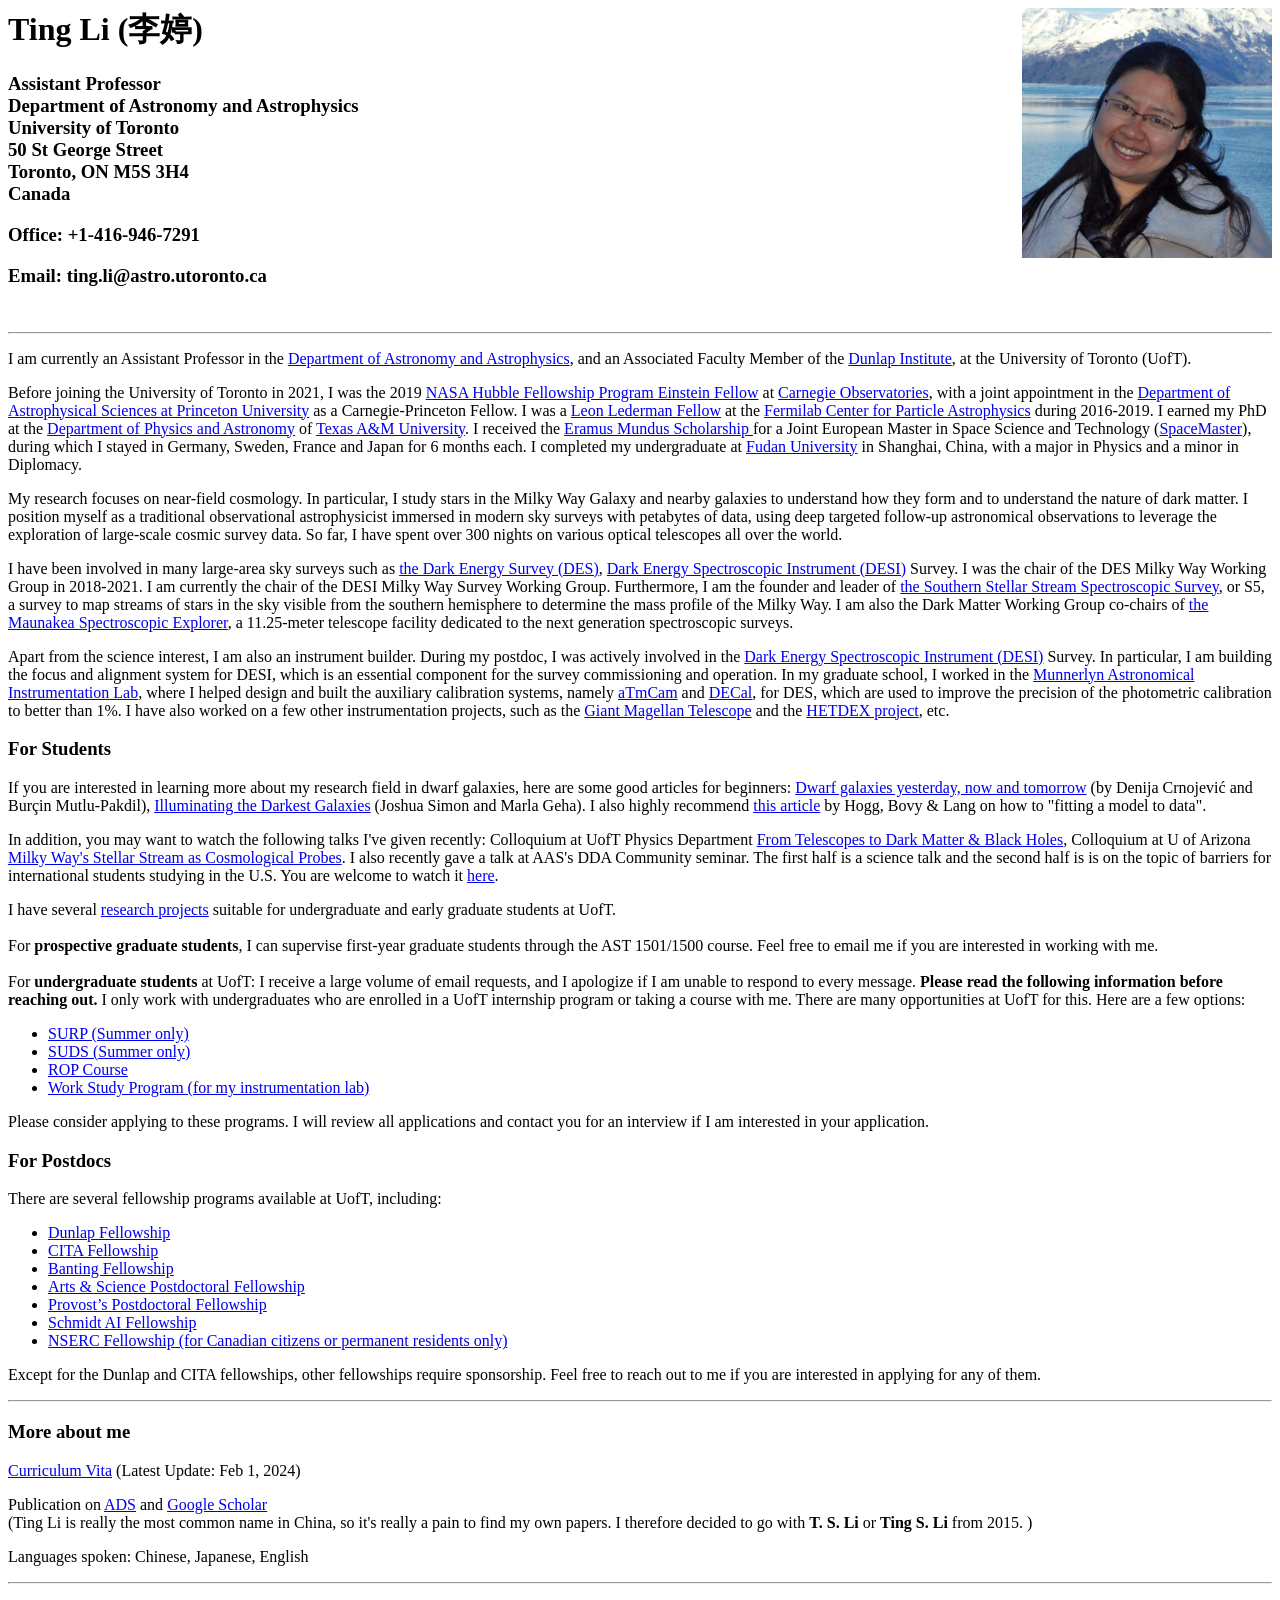
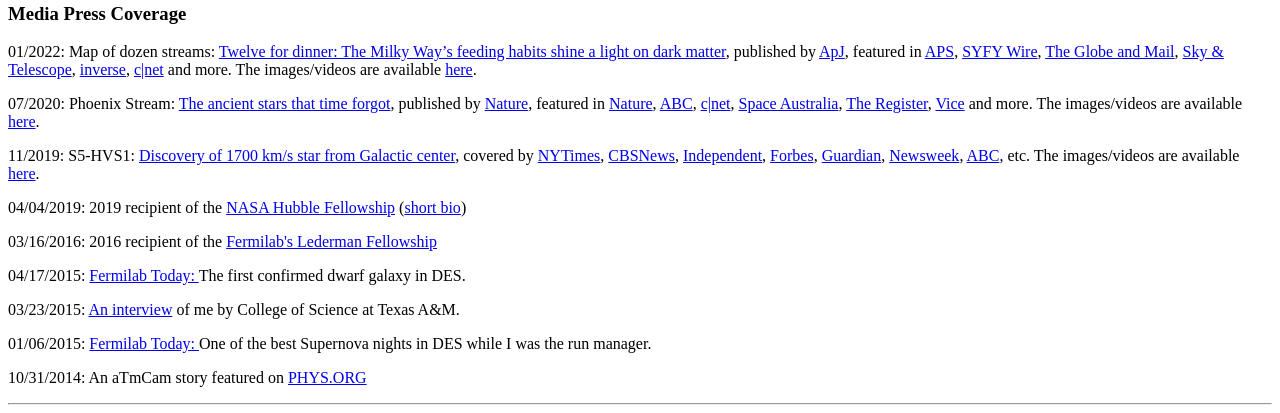
==== index.html @ 0c2d4d54 "update undergrad research" ====
<!DOCTYPE HTML PUBLIC "-//IETF//DTD HTML//EN">
<html> 
<script>
  (function(i,s,o,g,r,a,m){i['GoogleAnalyticsObject']=r;i[r]=i[r]||function(){
  (i[r].q=i[r].q||[]).push(arguments)},i[r].l=1*new Date();a=s.createElement(o),
  m=s.getElementsByTagName(o)[0];a.async=1;a.src=g;m.parentNode.insertBefore(a,m)
  })(window,document,'script','//www.google-analytics.com/analytics.js','ga');

  ga('create', 'UA-71205401-1', 'auto');
  ga('send', 'pageview');

</script>

  <head> 
    <title>Ting Li's Webpage</title> 
  </head> 
 
  <body>
    <img src="s.JPG" width=250 height=250 align=right> 

    <align=center><h1>Ting Li (李婷)</h1> 
<h3>
Assistant Professor<br>
Department of Astronomy and Astrophysics<br>
University of Toronto<br>
50 St George Street<br>
Toronto, ON M5S 3H4<br>
Canada<br>
</h3>

<h3>Office: +1-416-946-7291<br>
<h3>Email: ting.li@astro.utoronto.ca<br>
</h3>
  <br>
<hr> 
 
<p> I am currently an Assistant Professor in the <a href = https://www.astro.utoronto.ca/>Department of Astronomy and Astrophysics</a>, and an Associated Faculty Member of the <a href = https://www.dunlap.utoronto.ca/>Dunlap Institute</a>, at the University of Toronto (UofT).</p>

<p> Before joining the University of Toronto in 2021, I was the 2019 <a href = https://www.stsci.edu/stsci-research/fellowships/nasa-hubble-fellowship-program>NASA Hubble Fellowship Program Einstein Fellow</a> at <a href=https://obs.carnegiescience.edu/>Carnegie Observatories</a>, with a joint appointment in the <a href = https://web.astro.princeton.edu/>Department of Astrophysical Sciences at Princeton University</a> as a Carnegie-Princeton Fellow.
I was a
<a href=http://fnal.gov/pub/forphysicists/fellowships/leon_lederman/index.html>Leon Lederman Fellow</a>
 at the 
<a href=http://astro.fnal.gov/>Fermilab Center for Particle Astrophysics</a> during 2016-2019. 
I earned my PhD at the
<a href=http://astrophysics.tamu.edu>Department of Physics and Astronomy</a> 
of <a href=http://www.tamu.edu>
Texas A&M University</a>.
I received the <a href=http://eacea.ec.europa.eu/erasmus_mundus/> Eramus Mundus Scholarship </a>  for
 a Joint European Master in Space Science and Technology (<a href=http://spacemaster.eu/>SpaceMaster</a>), 
during which I stayed in Germany, Sweden, France and Japan for 6 months each. 
I completed my undergraduate at <a href=http://www.fudan.edu.cn/en/>Fudan University</a>  in Shanghai, China,
 with a major in Physics and a minor in Diplomacy.
</p>

<p>
My research focuses on near-field cosmology. In particular, I study stars in the Milky Way Galaxy and nearby galaxies to understand how they form and to understand the nature of dark matter. I position myself as a traditional observational astrophysicist immersed in modern sky surveys with petabytes of data, using deep targeted follow-up astronomical observations to leverage the exploration of large-scale cosmic survey data. So far, I have spent over 300 nights on various optical telescopes all over the world.
</p>

<p>
I have been involved in many large-area sky surveys such as <a href=http://www.darkenergysurvey.org/>the Dark Energy Survey (DES)</a>, <a href=https://www.desi.lbl.gov/>Dark Energy Spectroscopic Instrument (DESI)</a> Survey. I was the chair of the DES Milky Way Working Group in 2018-2021. I am currently the chair of the DESI Milky Way Survey Working Group. Furthermore, I am the founder and leader of  <a href=https://s5collab.github.io/>the Southern Stellar Stream Spectroscopic Survey</a>, or S5, a survey to map streams of stars in the sky visible from the southern hemisphere to determine the mass profile of the Milky Way. I am also the Dark Matter Working Group co-chairs of <a href=https://mse.cfht.hawaii.edu/>the Maunakea Spectroscopic Explorer</a>, a 11.25-meter telescope facility dedicated to the next generation spectroscopic surveys.
</p>

<p>
Apart from the science interest, I am also an instrument builder. 
During my postdoc, I was actively involved in the <a href=https://www.desi.lbl.gov/>Dark Energy Spectroscopic Instrument (DESI)</a> Survey.
In particular, I am building the focus and alignment system for DESI, which is an essential component for the survey commissioning and operation.
In my graduate school, I worked in the
 <a href=http://instrumentation.tamu.edu/>Munnerlyn Astronomical Instrumentation Lab</a>, where I helped design and built
  the auxiliary calibration systems, namely
<a href=http://instrumentation.tamu.edu/aTmCam.html> aTmCam</a> and <a href=http://instrumentation.tamu.edu/DeCal.html>DECal</a>,
for DES, which are used to improve the precision of the photometric calibration to better than 1%.
I have also worked on a few other instrumentation projects, such as the <a href=http://instrumentation.tamu.edu/gmt.html>Giant Magellan Telescope</a>
and the <a href=http://instrumentation.tamu.edu/hetdex.html>HETDEX project</a>, etc. 
</p>


<h3>For Students </h3>

<p> If you are interested in learning more about my research field in dwarf galaxies, here are some good articles for beginners: <a href=DwarfGalaxies2021_NatAst.pdf>Dwarf galaxies yesterday, now and tomorrow</a> (by Denija Crnojević and Burçin Mutlu-Pakdil), <a href=DwarfGalaxies2021_PhyToday.pdf>Illuminating the
    Darkest Galaxies</a> (Joshua Simon and Marla Geha). I also highly recommend <a href=https://arxiv.org/pdf/1008.4686.pdf>this article</a> by Hogg, Bovy & Lang on how to "fitting a model to data". </p>

<p> In addition, you may want to watch the following talks I've given recently: Colloquium at UofT Physics Department <a href=https://www.youtube.com/watch?v=7jYWHJsie4o>From Telescopes to Dark Matter & Black Holes</a>, Colloquium at U of Arizona <a href=https://arizona.hosted.panopto.com/Panopto/Pages/Viewer.aspx?id=90cc5f9c-ccb9-4d53-91b5-b22c0173c0b9>Milky Way's Stellar Stream as Cosmological Probes</a>. I also recently gave a talk at AAS's DDA Community seminar. The first half is a science talk and the second half is is on the topic of barriers for international students studying in the U.S. You are welcome to watch it <a href=https://www.youtube.com/watch?v=v0t-6Fy3vSk>here</a>. </p>

<p>
  I have several <a href="projects.html">research projects</a> suitable for undergraduate and early graduate students at UofT.
  <br><br>
  For <b>prospective graduate students</b>, I can supervise first-year graduate students through the AST 1501/1500 course.
  Feel free to email me if you are interested in working with me.
  <br><br>
  For <b>undergraduate students</b> at UofT: I receive a large volume of email requests, and I apologize if I am unable to respond to every message.
  <b>Please read the following information before reaching out.</b>
  I only work with undergraduates who are enrolled in a UofT internship program or taking a course with me.
  There are many opportunities at UofT for this. Here are a few options:
  <ul>
    <li><a href="https://www.astro.utoronto.ca/academics/undergraduate-studies/surp-2/">SURP (Summer only)</a></li>
    <li><a href="https://datasciences.utoronto.ca/suds/">SUDS (Summer only)</a></li>
    <li><a href="https://www.artsci.utoronto.ca/current/experiential-learning/research-opportunities/research-opportunities-program">ROP Course</a></li>
    <li><a href="https://studentlife.utoronto.ca/program/work-study-program/">Work Study Program (for my instrumentation lab)</a></li>
  </ul>
  Please consider applying to these programs. I will review all applications and contact you for an interview if I am interested in your application.
</p>


<h3>For Postdocs</h3>

<p>
  There are several fellowship programs available at UofT, including:
  <ul>
    <li><a href="https://www.dunlap.utoronto.ca/dunlap-fellowship/">Dunlap Fellowship</a></li>
    <li><a href="https://www.cita.utoronto.ca/opportunities/post-docs/">CITA Fellowship</a></li>
    <li><a href="https://banting.fellowships-bourses.gc.ca/en/home-accueil.html">Banting Fellowship</a></li>
    <li><a href="https://www.sgs.utoronto.ca/awards/arts-science-postdoctoral-fellowship-program/">Arts & Science Postdoctoral Fellowship</a></li>
    <li><a href="https://www.sgs.utoronto.ca/awards/provosts-postdoctoral-fellowship-program/">Provost’s Postdoctoral Fellowship</a></li>
    <li><a href="https://datasciences.utoronto.ca/schmidt-fellows/">Schmidt AI Fellowship</a></li>
    <li><a href="https://www.nserc-crsng.gc.ca/students-etudiants/pd-np/pdf-bp_eng.asp">NSERC Fellowship (for Canadian citizens or permanent residents only)</a></li>
  </ul>
  Except for the Dunlap and CITA fellowships, other fellowships require sponsorship. Feel free to reach out to me if you are interested in applying for any of them.
</p>


<hr>
 
<h3>More about me</h3>

<p><a href=tslcv.pdf>Curriculum Vita</a> (Latest Update: Feb 1, 2024) </p>

<p>Publication on <a href=https://ui.adsabs.harvard.edu/public-libraries/UGFGnC9bTu-vBkgMrqObgg>ADS</a> and <a href=https://scholar.google.com/citations?user=JTGDv7MAAAAJ&hl=en>Google Scholar</a>
 <br> (Ting Li is really the most common name in China, so it's really a pain to find my own papers. I therefore decided to go with <b>T. S. Li</b> or <b>Ting S. Li</b> from 2015. )</p> 


<p>Languages spoken: Chinese, Japanese, English</p> 

<hr>

<h3>Media Press Coverage</h3>

<p>01/2022: Map of dozen streams: <a href=https://www.dunlap.utoronto.ca/dozen_stellar_stream/>Twelve for dinner: The Milky Way’s feeding habits shine a light on dark matter</a>, published by <a href=https://ui.adsabs.harvard.edu/abs/2021arXiv211006950L/abstract>ApJ</a>, featured in
<a href=https://physics.aps.org/articles/v15/18>APS</a>,
<a href=https://www.syfy.com/syfy-wire/stars-the-milky-way-eats-could-shed-light-on-dark-matter>SYFY Wire</a>,
<a href=https://www.theglobeandmail.com/canada/article-star-streams-reveal-milky-ways-ravenous-history/>The Globe and Mail</a>,
<a href=https://skyandtelescope.org/astronomy-news/stellar-streams-are-revealing-their-secrets/>Sky & Telescope</a>,
<a href=https://www.inverse.com/science/dark-matter-stellar-streams>inverse</a>,
<a href=https://www.cnet.com/news/astronomers-have-12-new-tools-to-study-dark-matter-mysteries/>c|net</a> and more.
The images/videos are available <a href=https://s5collab.github.io/one_dozen_streams_press_release/>here</a>.
</p>

<p>07/2020: Phoenix Stream: <a href=https://www.sydney.edu.au/news-opinion/news/2020/07/30/stars-that-time-forgot-phoenix-stream-globular-cluster-metallicity.html>The ancient stars that time forgot</a>, published by <a href=https://www.nature.com/articles/s41586-020-2483-6>Nature</a>, featured in
<a href=https://www.nature.com/articles/d41586-020-02046-5>Nature</a>,
<a href=https://www.abc.net.au/radionational/programs/scienceshow/the-stars-that-time-forgot---at-the-edge-of-our-galaxy/12512140>ABC</a>,
<a href=https://www.cnet.com/news/astronomers-find-a-dying-remnant-from-star-cluster-that-shouldnt-have-existed/>c|net</a>,
<a href=https://spaceaustralia.com/feature/stars-time-forgot>Space Australia</a>,
<a href=https://www.theregister.com/2020/07/29/the_milky_way_gobbled_a/>The Register</a>,
<a href=https://www.vice.com/en/article/k7qp3a/scientists-found-an-ancient-graveyard-of-anomalous-stars-in-our-galaxys-halo>Vice</a> and more.
The images/videos are available <a href=https://s5collab.github.io/Phoenix_Press_Release/>here</a>.
</p>

<p>11/2019: S5-HVS1: <a href=https://carnegiescience.edu/news/runaway-star-was-ejected-heart-darkness>Discovery of 1700 km/s star from Galactic center</a>, covered by <a href=https://www.nytimes.com/2019/11/14/science/stars-black-hole-milky-way.html>NYTimes</a>, 
<a href=https://www.cbsnews.com/news/black-hole-supermassive-black-hole-throws-star-out-of-milky-way-galaxy-3point7-million-mph-today/>CBSNews</a>,  
<a href=https://www.independent.co.uk/life-style/gadgets-and-tech/news/star-space-black-hole-galaxy-universe-sagittarius-a9203011.html>Independent</a>,  
<a href=https://www.forbes.com/sites/drdonlincoln/2019/11/13/supermassive-black-hole-ejects-star-from-milky-way-galaxy/>Forbes</a>,  
<a href=https://www.theguardian.com/science/2019/nov/13/superfast-star-found-leaving-milky-way-at-1700km-per-second>Guardian</a>,  
<a href=https://www.newsweek.com/supermassive-black-hole-ejected-star-leave-galaxy-1471483>Newsweek</a>,  
<a href=https://www.abc.net.au/news/science/2019-11-13/hypervelocity-star-ejected-galactic-centre/11694274>ABC</a>, etc.
The images/videos are available <a href=https://s5collab.github.io/hyper_velocity_star_press_release/>here</a>.
</p>

<p>04/04/2019: 2019 recipient of the <a href=https://hubblesite.org/contents/news-releases/2019/news-2019-24.html>NASA Hubble Fellowship</a> (<a href = https://www.stsci.edu/stsci-research/fellowships/nasa-hubble-fellowship-program/2019-nhfp-fellows#section-208f9d86-feb4-41f8-9d12-b49402ec4633>short bio</a>) </p>

<p>03/16/2016: 2016 recipient of the <a href=https://science.tamu.edu/news/2016/03/texas-am-grad-student-ting-li-awarded-fermilabs-lederman-fellowship/>Fermilab's Lederman Fellowship</a> </p>

<p>04/17/2015: <a href=https://www.fnal.gov/pub/today/archive/archive_2015/today15-04-17.html>Fermilab Today: </a>The first confirmed dwarf galaxy in DES.</p>

<p>03/23/2015: <a href=https://science.tamu.edu/news/2015/03/qa-with-graduate-student-ting-li-16/>An interview</a> of me by College of Science at Texas A&M.</p>

<p>01/06/2015: <a href=http://www.fnal.gov/pub/today/archive/archive_2015/today15-01-06.html>Fermilab Today: </a>One of the best Supernova nights in DES while I was the run manager.</p>
 
<p>10/31/2014: An aTmCam story featured on <a href=http://phys.org/news/2014-10-grad-student-atmcam-cosmic-insight.html>PHYS.ORG</a></p>
<hr>
<!Last modified: Nov. 23, 2019>
  </body> 
</html>
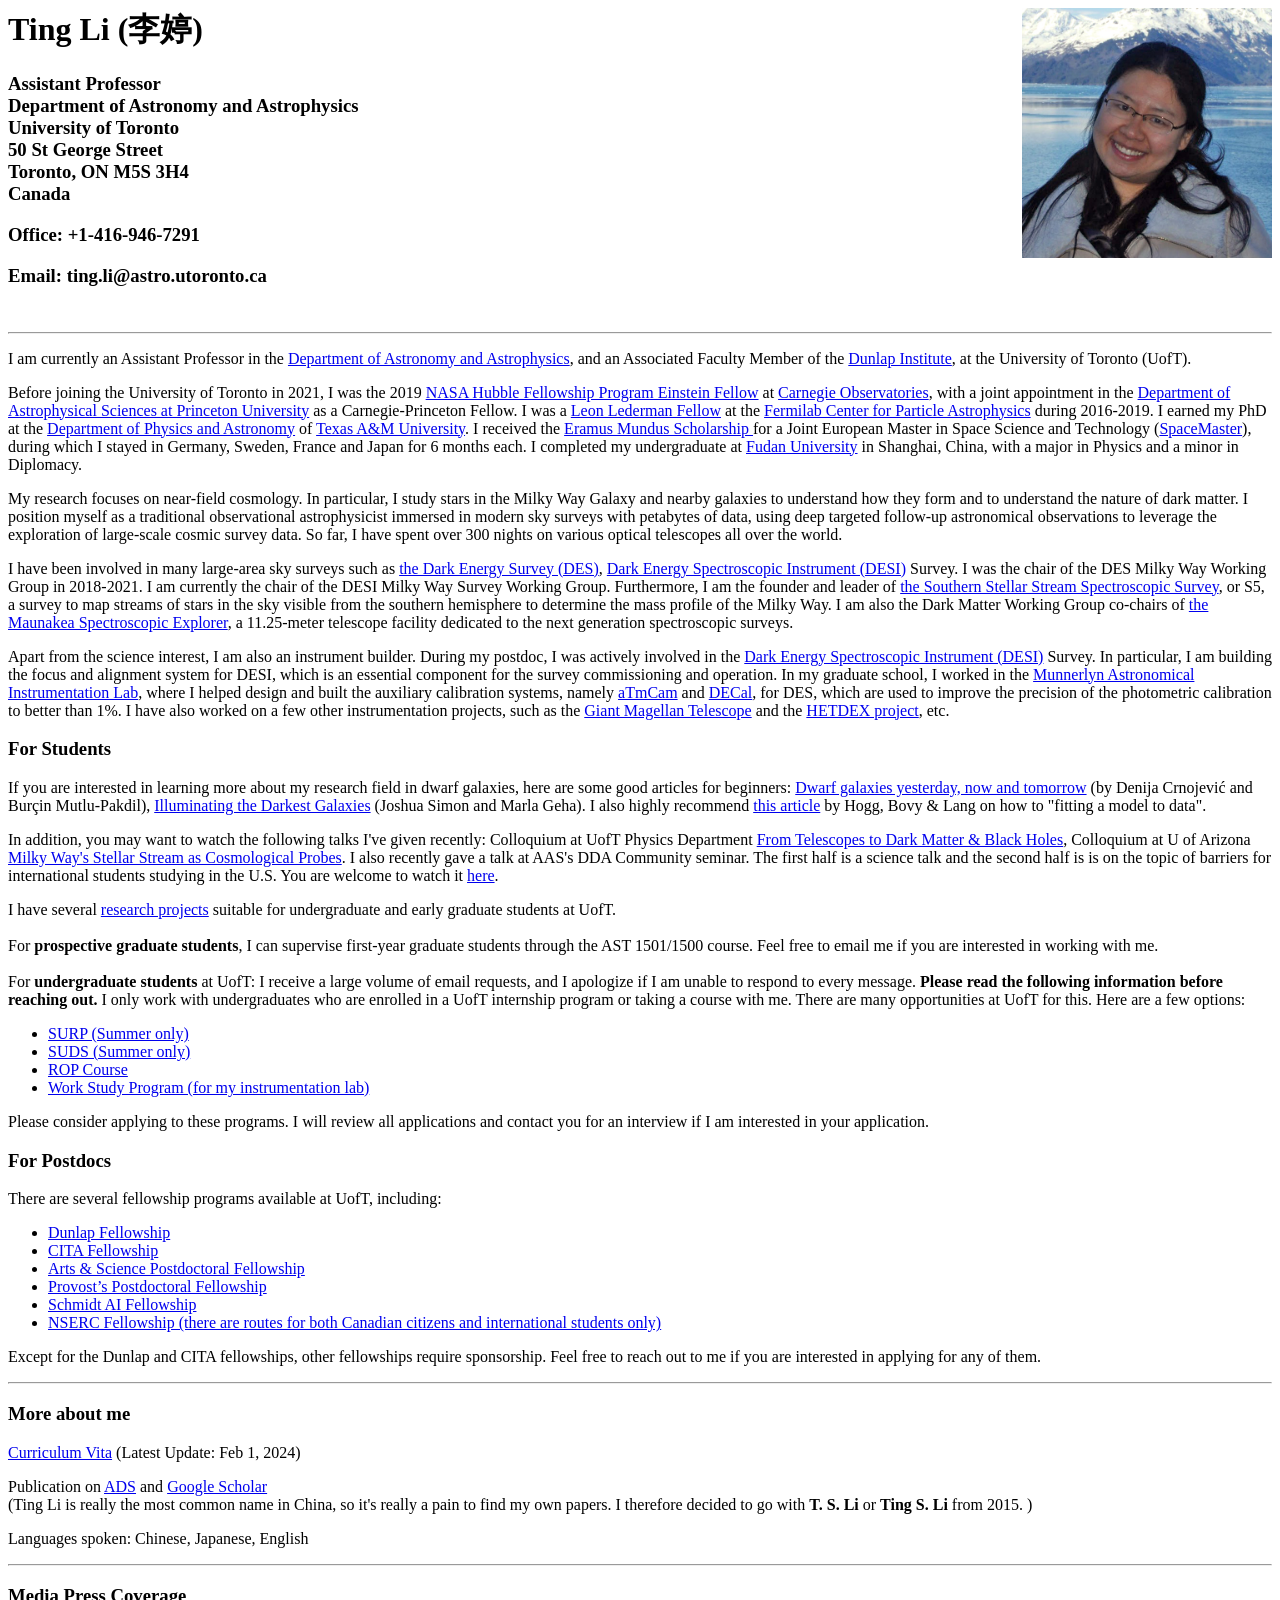
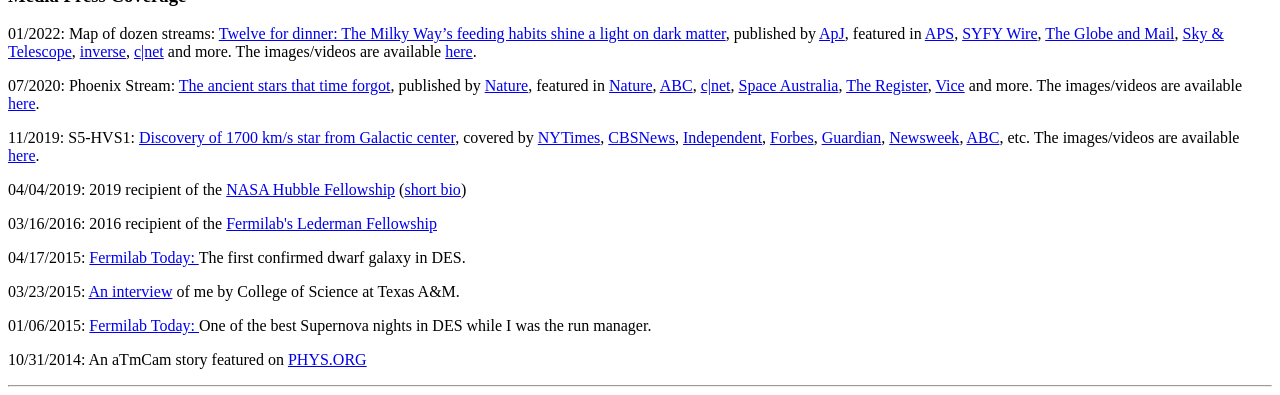
==== commit fccdfc58: "update postdoc fellow" ====
--- a/index.html
+++ b/index.html
@@ -109,11 +109,10 @@
   <ul>
     <li><a href="https://www.dunlap.utoronto.ca/dunlap-fellowship/">Dunlap Fellowship</a></li>
     <li><a href="https://www.cita.utoronto.ca/opportunities/post-docs/">CITA Fellowship</a></li>
-    <li><a href="https://banting.fellowships-bourses.gc.ca/en/home-accueil.html">Banting Fellowship</a></li>
     <li><a href="https://www.sgs.utoronto.ca/awards/arts-science-postdoctoral-fellowship-program/">Arts & Science Postdoctoral Fellowship</a></li>
     <li><a href="https://www.sgs.utoronto.ca/awards/provosts-postdoctoral-fellowship-program/">Provost’s Postdoctoral Fellowship</a></li>
     <li><a href="https://datasciences.utoronto.ca/schmidt-fellows/">Schmidt AI Fellowship</a></li>
-    <li><a href="https://www.nserc-crsng.gc.ca/students-etudiants/pd-np/pdf-bp_eng.asp">NSERC Fellowship (for Canadian citizens or permanent residents only)</a></li>
+    <li><a href="https://www.nserc-crsng.gc.ca/students-etudiants/pd-np/pdf-bp_eng.asp">NSERC Fellowship (there are routes for both Canadian citizens and international students only)</a></li>
   </ul>
   Except for the Dunlap and CITA fellowships, other fellowships require sponsorship. Feel free to reach out to me if you are interested in applying for any of them.
 </p>
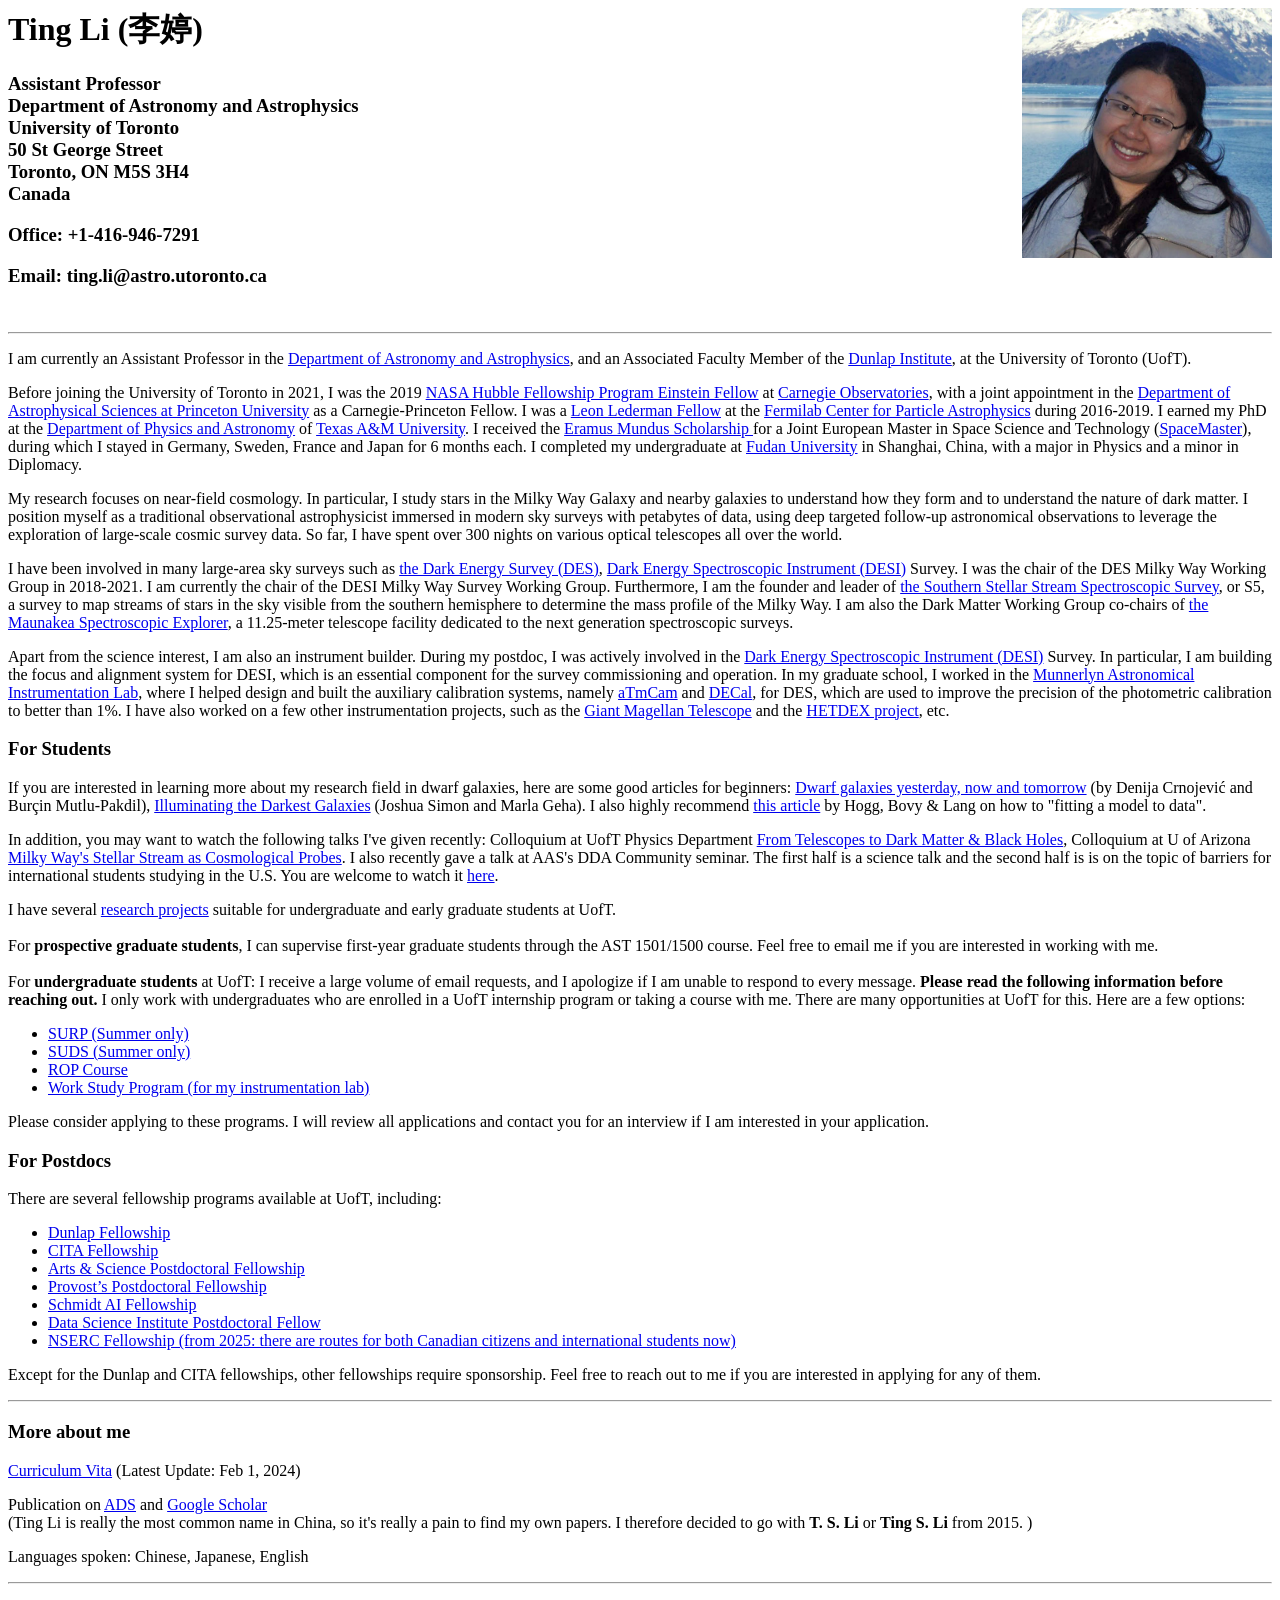
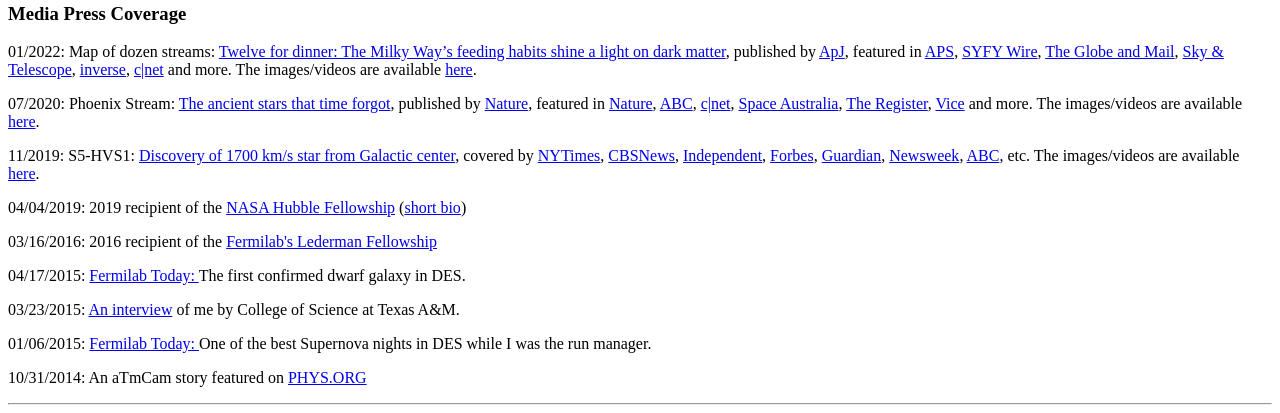
==== commit ba986c79: "update fellowships" ====
--- a/index.html
+++ b/index.html
@@ -112,7 +112,8 @@
     <li><a href="https://www.sgs.utoronto.ca/awards/arts-science-postdoctoral-fellowship-program/">Arts & Science Postdoctoral Fellowship</a></li>
     <li><a href="https://www.sgs.utoronto.ca/awards/provosts-postdoctoral-fellowship-program/">Provost’s Postdoctoral Fellowship</a></li>
     <li><a href="https://datasciences.utoronto.ca/schmidt-fellows/">Schmidt AI Fellowship</a></li>
-    <li><a href="https://www.nserc-crsng.gc.ca/students-etudiants/pd-np/pdf-bp_eng.asp">NSERC Fellowship (there are routes for both Canadian citizens and international students only)</a></li>
+    <li><a href="https://datasciences.utoronto.ca/postdoctoral-fellowship/">Data Science Institute Postdoctoral Fellow</a></li>
+    <li><a href="https://www.nserc-crsng.gc.ca/students-etudiants/pd-np/pdf-bp_eng.asp">NSERC Fellowship (from 2025: there are routes for both Canadian citizens and international students now)</a></li>
   </ul>
   Except for the Dunlap and CITA fellowships, other fellowships require sponsorship. Feel free to reach out to me if you are interested in applying for any of them.
 </p>
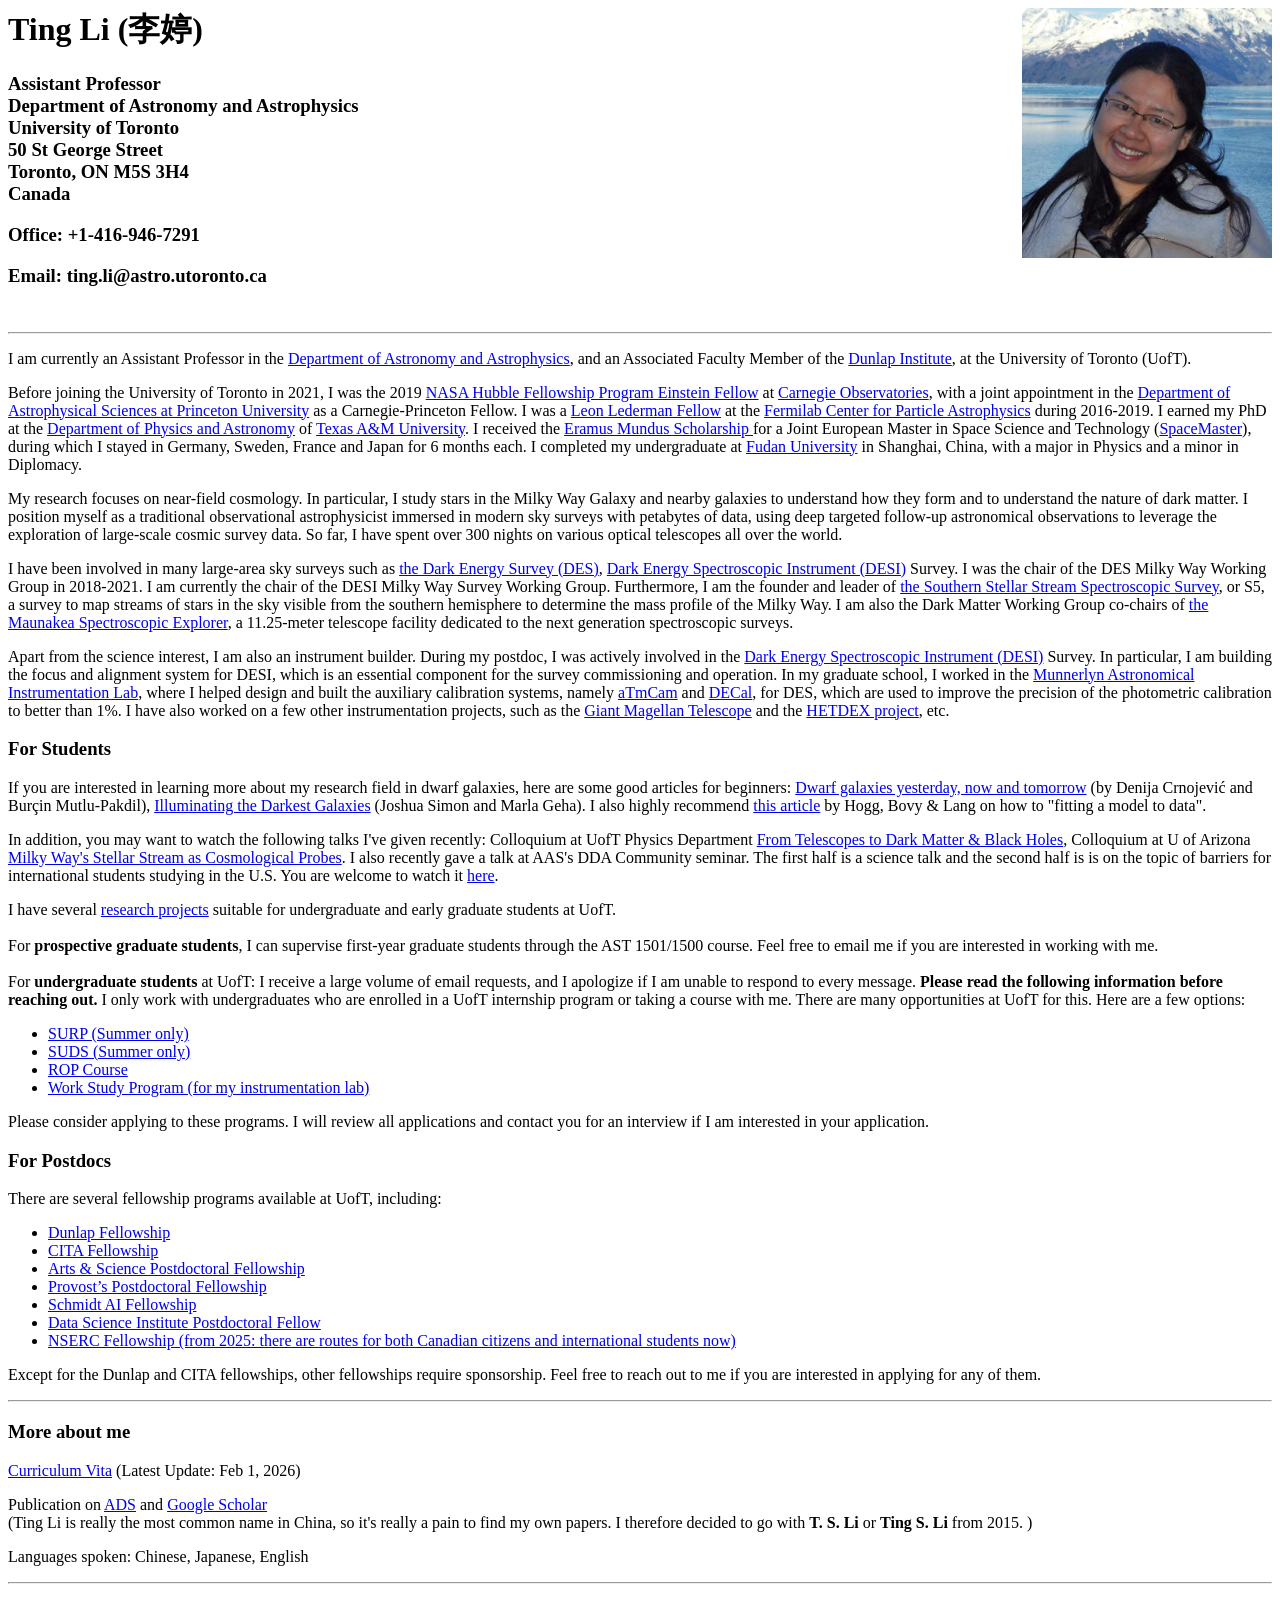
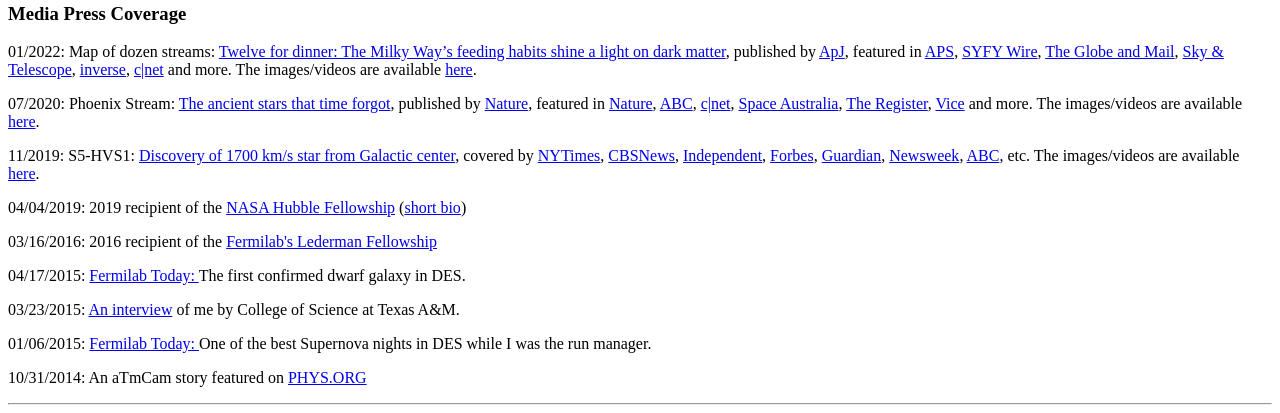
==== commit 48d6b941: "update 2026" ====
--- a/index.html
+++ b/index.html
@@ -123,7 +123,7 @@
  
 <h3>More about me</h3>
 
-<p><a href=tslcv.pdf>Curriculum Vita</a> (Latest Update: Feb 1, 2024) </p>
+<p><a href=tslcv.pdf>Curriculum Vita</a> (Latest Update: Feb 1, 2026) </p>
 
 <p>Publication on <a href=https://ui.adsabs.harvard.edu/public-libraries/UGFGnC9bTu-vBkgMrqObgg>ADS</a> and <a href=https://scholar.google.com/citations?user=JTGDv7MAAAAJ&hl=en>Google Scholar</a>
  <br> (Ting Li is really the most common name in China, so it's really a pain to find my own papers. I therefore decided to go with <b>T. S. Li</b> or <b>Ting S. Li</b> from 2015. )</p> 
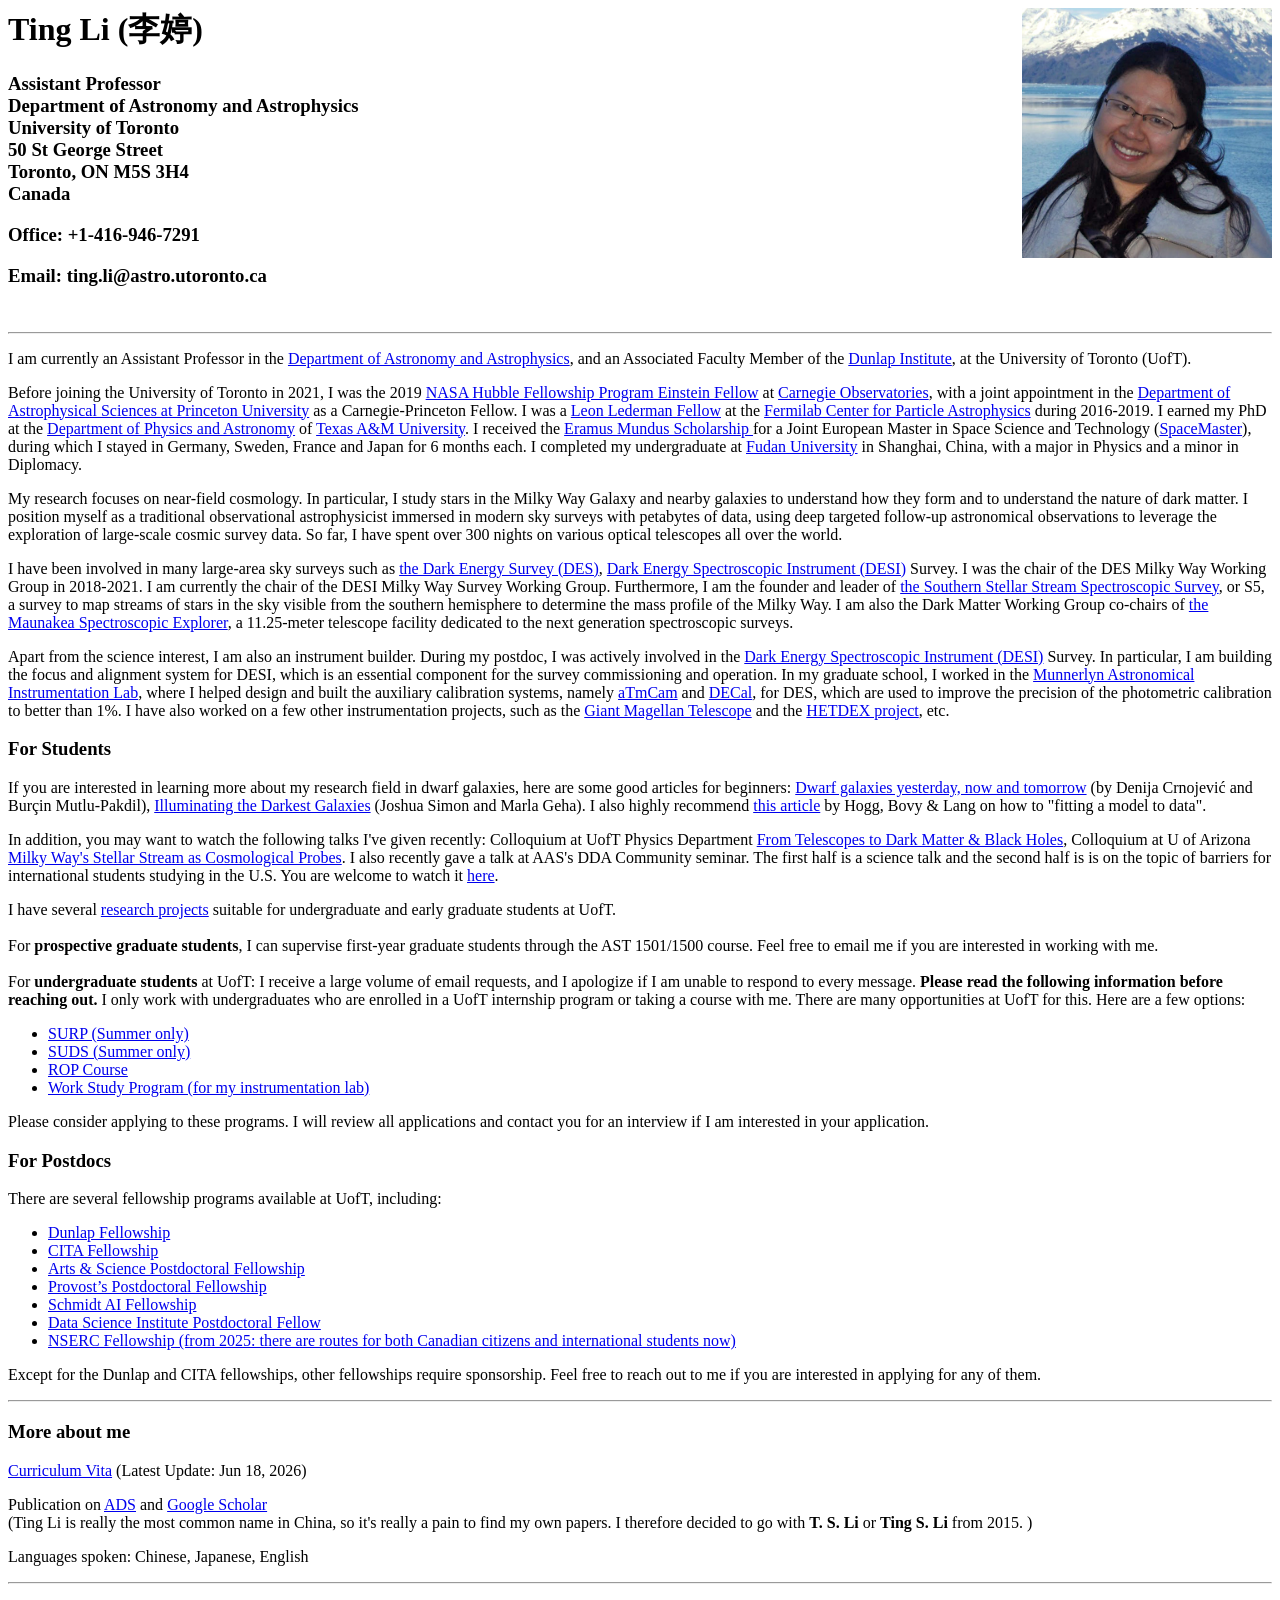
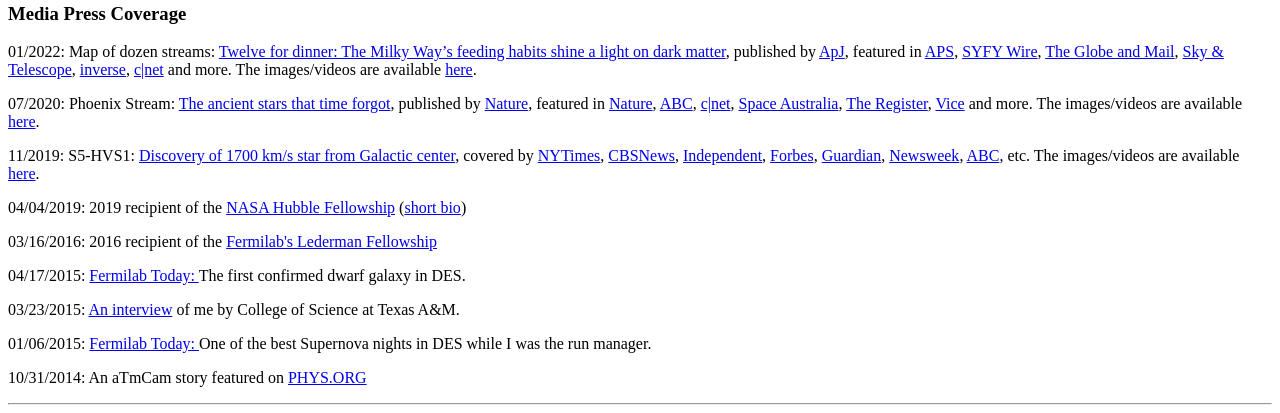
==== commit bcddc680: "Update CV (Jun 2026) and homepage date Co-Authored-By: Claude Opus 4.8 (1M context) <noreply@anthrop" ====
--- a/index.html
+++ b/index.html
@@ -123,7 +123,7 @@
  
 <h3>More about me</h3>
 
-<p><a href=tslcv.pdf>Curriculum Vita</a> (Latest Update: Feb 1, 2026) </p>
+<p><a href=tslcv.pdf>Curriculum Vita</a> (Latest Update: Jun 18, 2026) </p>
 
 <p>Publication on <a href=https://ui.adsabs.harvard.edu/public-libraries/UGFGnC9bTu-vBkgMrqObgg>ADS</a> and <a href=https://scholar.google.com/citations?user=JTGDv7MAAAAJ&hl=en>Google Scholar</a>
  <br> (Ting Li is really the most common name in China, so it's really a pain to find my own papers. I therefore decided to go with <b>T. S. Li</b> or <b>Ting S. Li</b> from 2015. )</p> 
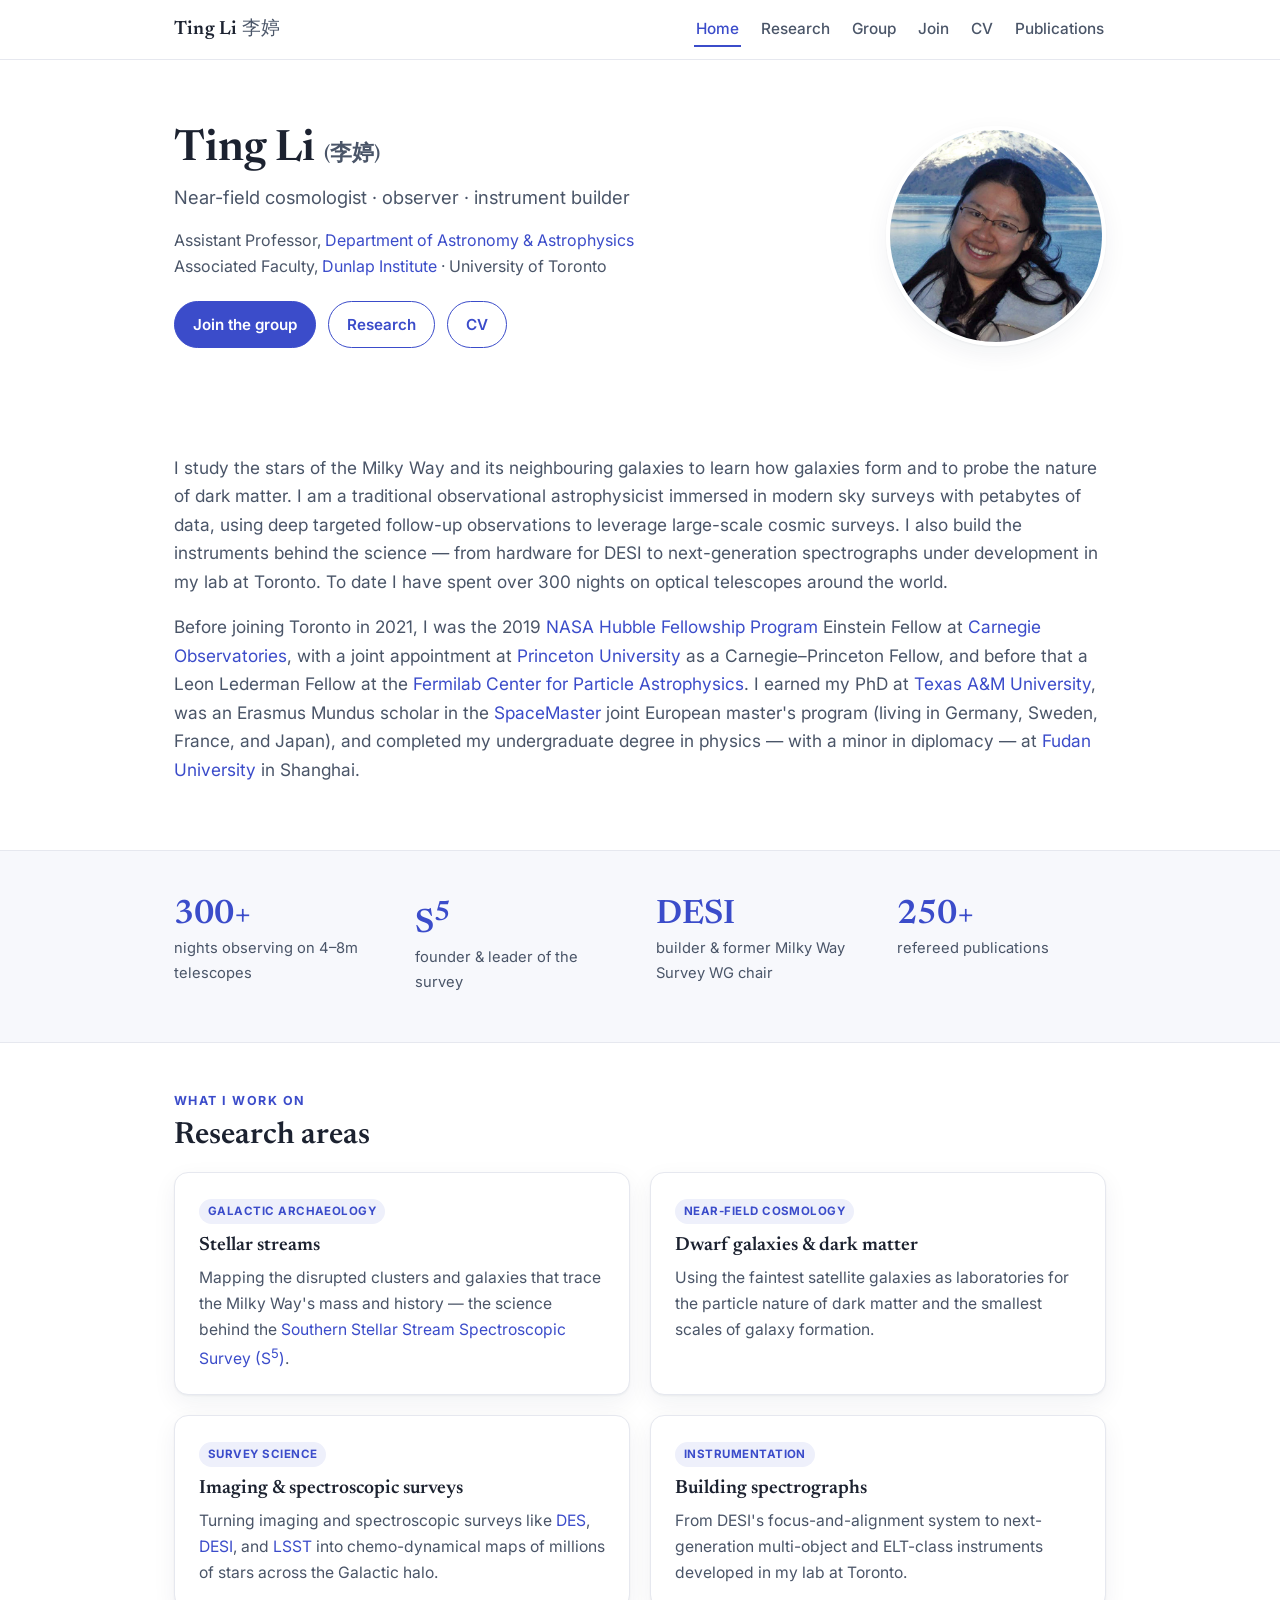
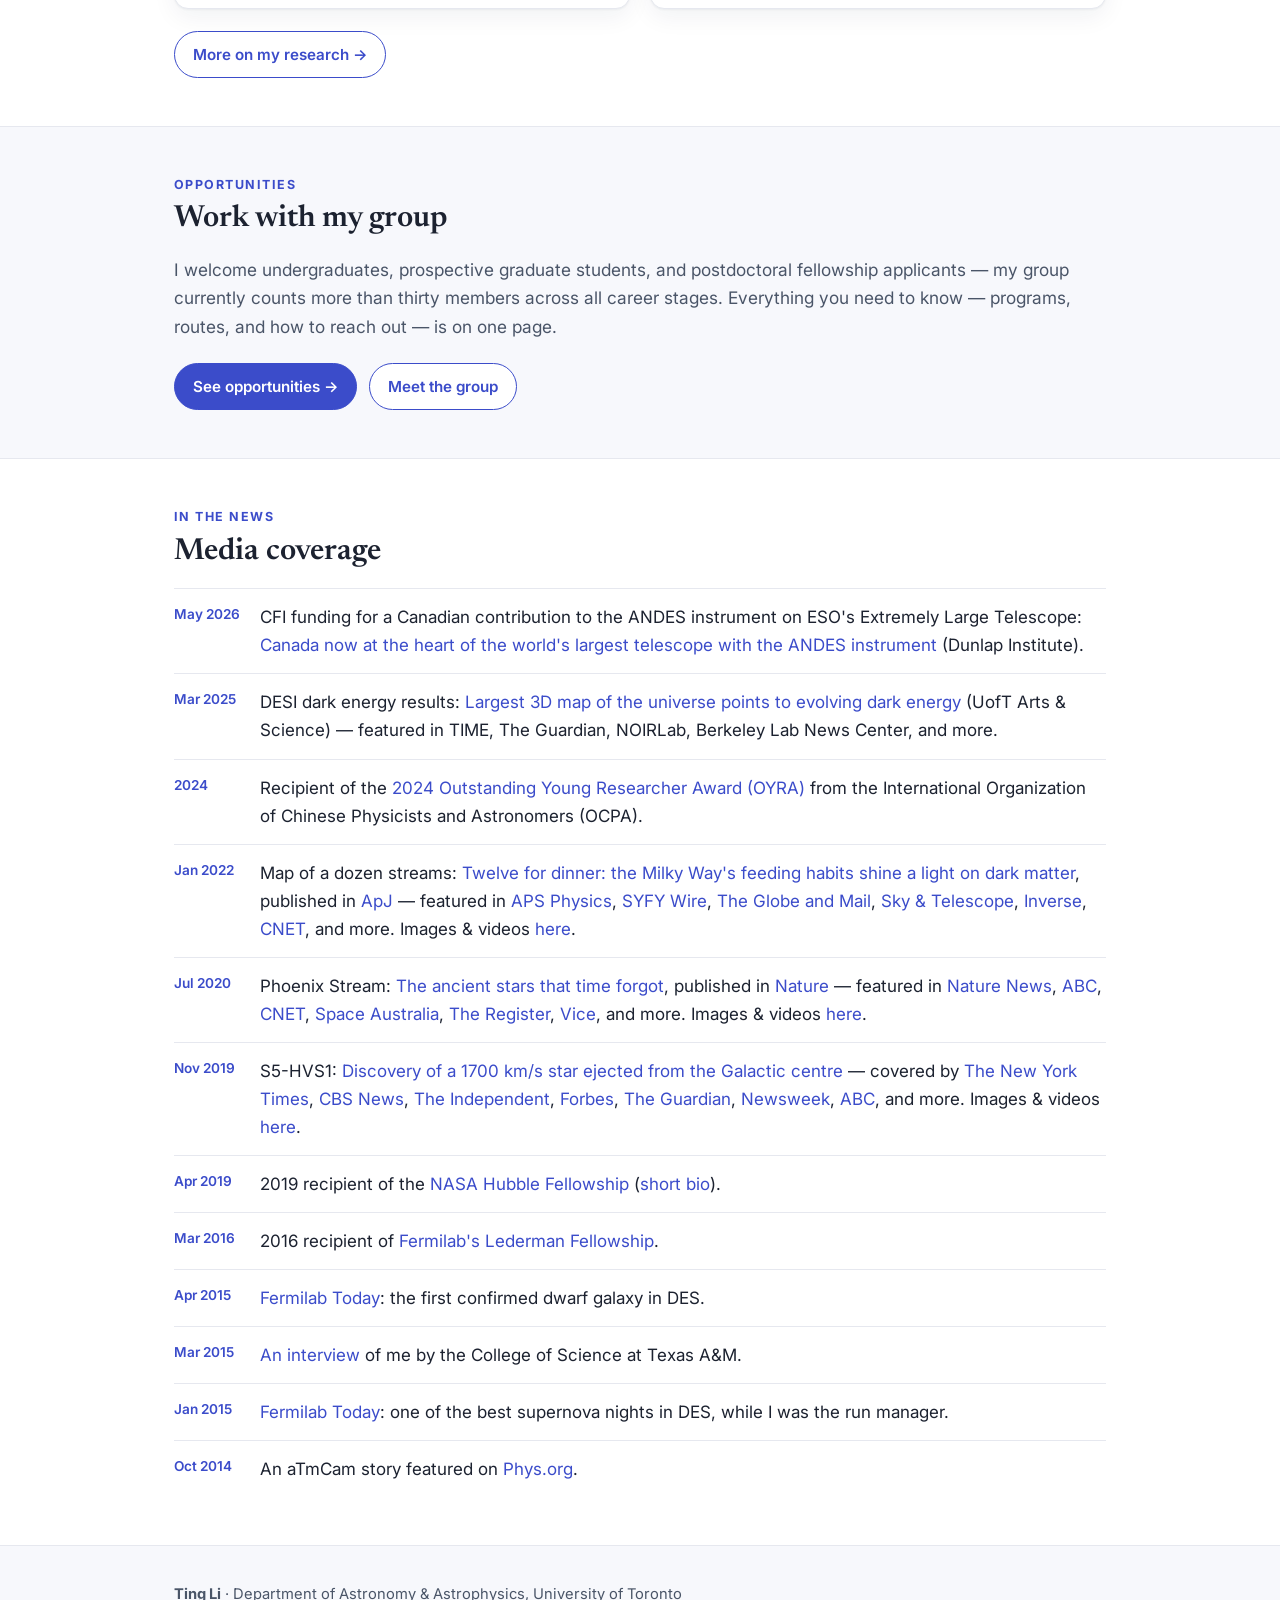
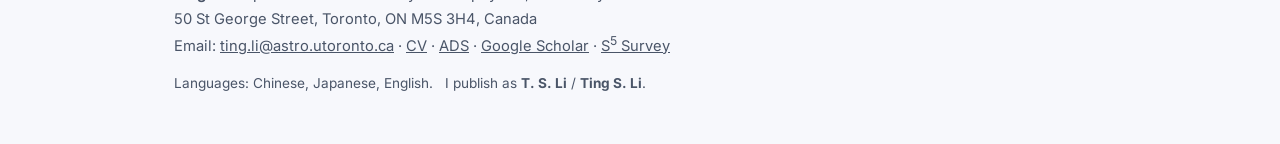
==== commit 6bc4d885: "Launch redesigned website; back up old site to v1/ New site (formerly v2/): home with bio, media cov" ====
--- a/index.html
+++ b/index.html
@@ -1,182 +1,245 @@
-
-<!DOCTYPE HTML PUBLIC "-//IETF//DTD HTML//EN">
-<html> 
-<script>
-  (function(i,s,o,g,r,a,m){i['GoogleAnalyticsObject']=r;i[r]=i[r]||function(){
-  (i[r].q=i[r].q||[]).push(arguments)},i[r].l=1*new Date();a=s.createElement(o),
-  m=s.getElementsByTagName(o)[0];a.async=1;a.src=g;m.parentNode.insertBefore(a,m)
-  })(window,document,'script','//www.google-analytics.com/analytics.js','ga');
-
-  ga('create', 'UA-71205401-1', 'auto');
-  ga('send', 'pageview');
-
-</script>
-
-  <head> 
-    <title>Ting Li's Webpage</title> 
-  </head> 
- 
-  <body>
-    <img src="s.JPG" width=250 height=250 align=right> 
-
-    <align=center><h1>Ting Li (李婷)</h1> 
-<h3>
-Assistant Professor<br>
-Department of Astronomy and Astrophysics<br>
-University of Toronto<br>
-50 St George Street<br>
-Toronto, ON M5S 3H4<br>
-Canada<br>
-</h3>
-
-<h3>Office: +1-416-946-7291<br>
-<h3>Email: ting.li@astro.utoronto.ca<br>
-</h3>
-  <br>
-<hr> 
- 
-<p> I am currently an Assistant Professor in the <a href = https://www.astro.utoronto.ca/>Department of Astronomy and Astrophysics</a>, and an Associated Faculty Member of the <a href = https://www.dunlap.utoronto.ca/>Dunlap Institute</a>, at the University of Toronto (UofT).</p>
-
-<p> Before joining the University of Toronto in 2021, I was the 2019 <a href = https://www.stsci.edu/stsci-research/fellowships/nasa-hubble-fellowship-program>NASA Hubble Fellowship Program Einstein Fellow</a> at <a href=https://obs.carnegiescience.edu/>Carnegie Observatories</a>, with a joint appointment in the <a href = https://web.astro.princeton.edu/>Department of Astrophysical Sciences at Princeton University</a> as a Carnegie-Princeton Fellow.
-I was a
-<a href=http://fnal.gov/pub/forphysicists/fellowships/leon_lederman/index.html>Leon Lederman Fellow</a>
- at the 
-<a href=http://astro.fnal.gov/>Fermilab Center for Particle Astrophysics</a> during 2016-2019. 
-I earned my PhD at the
-<a href=http://astrophysics.tamu.edu>Department of Physics and Astronomy</a> 
-of <a href=http://www.tamu.edu>
-Texas A&M University</a>.
-I received the <a href=http://eacea.ec.europa.eu/erasmus_mundus/> Eramus Mundus Scholarship </a>  for
- a Joint European Master in Space Science and Technology (<a href=http://spacemaster.eu/>SpaceMaster</a>), 
-during which I stayed in Germany, Sweden, France and Japan for 6 months each. 
-I completed my undergraduate at <a href=http://www.fudan.edu.cn/en/>Fudan University</a>  in Shanghai, China,
- with a major in Physics and a minor in Diplomacy.
-</p>
-
-<p>
-My research focuses on near-field cosmology. In particular, I study stars in the Milky Way Galaxy and nearby galaxies to understand how they form and to understand the nature of dark matter. I position myself as a traditional observational astrophysicist immersed in modern sky surveys with petabytes of data, using deep targeted follow-up astronomical observations to leverage the exploration of large-scale cosmic survey data. So far, I have spent over 300 nights on various optical telescopes all over the world.
-</p>
-
-<p>
-I have been involved in many large-area sky surveys such as <a href=http://www.darkenergysurvey.org/>the Dark Energy Survey (DES)</a>, <a href=https://www.desi.lbl.gov/>Dark Energy Spectroscopic Instrument (DESI)</a> Survey. I was the chair of the DES Milky Way Working Group in 2018-2021. I am currently the chair of the DESI Milky Way Survey Working Group. Furthermore, I am the founder and leader of  <a href=https://s5collab.github.io/>the Southern Stellar Stream Spectroscopic Survey</a>, or S5, a survey to map streams of stars in the sky visible from the southern hemisphere to determine the mass profile of the Milky Way. I am also the Dark Matter Working Group co-chairs of <a href=https://mse.cfht.hawaii.edu/>the Maunakea Spectroscopic Explorer</a>, a 11.25-meter telescope facility dedicated to the next generation spectroscopic surveys.
-</p>
-
-<p>
-Apart from the science interest, I am also an instrument builder. 
-During my postdoc, I was actively involved in the <a href=https://www.desi.lbl.gov/>Dark Energy Spectroscopic Instrument (DESI)</a> Survey.
-In particular, I am building the focus and alignment system for DESI, which is an essential component for the survey commissioning and operation.
-In my graduate school, I worked in the
- <a href=http://instrumentation.tamu.edu/>Munnerlyn Astronomical Instrumentation Lab</a>, where I helped design and built
-  the auxiliary calibration systems, namely
-<a href=http://instrumentation.tamu.edu/aTmCam.html> aTmCam</a> and <a href=http://instrumentation.tamu.edu/DeCal.html>DECal</a>,
-for DES, which are used to improve the precision of the photometric calibration to better than 1%.
-I have also worked on a few other instrumentation projects, such as the <a href=http://instrumentation.tamu.edu/gmt.html>Giant Magellan Telescope</a>
-and the <a href=http://instrumentation.tamu.edu/hetdex.html>HETDEX project</a>, etc. 
-</p>
-
-
-<h3>For Students </h3>
-
-<p> If you are interested in learning more about my research field in dwarf galaxies, here are some good articles for beginners: <a href=DwarfGalaxies2021_NatAst.pdf>Dwarf galaxies yesterday, now and tomorrow</a> (by Denija Crnojević and Burçin Mutlu-Pakdil), <a href=DwarfGalaxies2021_PhyToday.pdf>Illuminating the
-    Darkest Galaxies</a> (Joshua Simon and Marla Geha). I also highly recommend <a href=https://arxiv.org/pdf/1008.4686.pdf>this article</a> by Hogg, Bovy & Lang on how to "fitting a model to data". </p>
-
-<p> In addition, you may want to watch the following talks I've given recently: Colloquium at UofT Physics Department <a href=https://www.youtube.com/watch?v=7jYWHJsie4o>From Telescopes to Dark Matter & Black Holes</a>, Colloquium at U of Arizona <a href=https://arizona.hosted.panopto.com/Panopto/Pages/Viewer.aspx?id=90cc5f9c-ccb9-4d53-91b5-b22c0173c0b9>Milky Way's Stellar Stream as Cosmological Probes</a>. I also recently gave a talk at AAS's DDA Community seminar. The first half is a science talk and the second half is is on the topic of barriers for international students studying in the U.S. You are welcome to watch it <a href=https://www.youtube.com/watch?v=v0t-6Fy3vSk>here</a>. </p>
-
-<p>
-  I have several <a href="projects.html">research projects</a> suitable for undergraduate and early graduate students at UofT.
-  <br><br>
-  For <b>prospective graduate students</b>, I can supervise first-year graduate students through the AST 1501/1500 course.
-  Feel free to email me if you are interested in working with me.
-  <br><br>
-  For <b>undergraduate students</b> at UofT: I receive a large volume of email requests, and I apologize if I am unable to respond to every message.
-  <b>Please read the following information before reaching out.</b>
-  I only work with undergraduates who are enrolled in a UofT internship program or taking a course with me.
-  There are many opportunities at UofT for this. Here are a few options:
-  <ul>
-    <li><a href="https://www.astro.utoronto.ca/academics/undergraduate-studies/surp-2/">SURP (Summer only)</a></li>
-    <li><a href="https://datasciences.utoronto.ca/suds/">SUDS (Summer only)</a></li>
-    <li><a href="https://www.artsci.utoronto.ca/current/experiential-learning/research-opportunities/research-opportunities-program">ROP Course</a></li>
-    <li><a href="https://studentlife.utoronto.ca/program/work-study-program/">Work Study Program (for my instrumentation lab)</a></li>
-  </ul>
-  Please consider applying to these programs. I will review all applications and contact you for an interview if I am interested in your application.
-</p>
-
-
-<h3>For Postdocs</h3>
-
-<p>
-  There are several fellowship programs available at UofT, including:
-  <ul>
-    <li><a href="https://www.dunlap.utoronto.ca/dunlap-fellowship/">Dunlap Fellowship</a></li>
-    <li><a href="https://www.cita.utoronto.ca/opportunities/post-docs/">CITA Fellowship</a></li>
-    <li><a href="https://www.sgs.utoronto.ca/awards/arts-science-postdoctoral-fellowship-program/">Arts & Science Postdoctoral Fellowship</a></li>
-    <li><a href="https://www.sgs.utoronto.ca/awards/provosts-postdoctoral-fellowship-program/">Provost’s Postdoctoral Fellowship</a></li>
-    <li><a href="https://datasciences.utoronto.ca/schmidt-fellows/">Schmidt AI Fellowship</a></li>
-    <li><a href="https://datasciences.utoronto.ca/postdoctoral-fellowship/">Data Science Institute Postdoctoral Fellow</a></li>
-    <li><a href="https://www.nserc-crsng.gc.ca/students-etudiants/pd-np/pdf-bp_eng.asp">NSERC Fellowship (from 2025: there are routes for both Canadian citizens and international students now)</a></li>
-  </ul>
-  Except for the Dunlap and CITA fellowships, other fellowships require sponsorship. Feel free to reach out to me if you are interested in applying for any of them.
-</p>
-
-
-<hr>
- 
-<h3>More about me</h3>
-
-<p><a href=tslcv.pdf>Curriculum Vita</a> (Latest Update: Jun 18, 2026) </p>
-
-<p>Publication on <a href=https://ui.adsabs.harvard.edu/public-libraries/UGFGnC9bTu-vBkgMrqObgg>ADS</a> and <a href=https://scholar.google.com/citations?user=JTGDv7MAAAAJ&hl=en>Google Scholar</a>
- <br> (Ting Li is really the most common name in China, so it's really a pain to find my own papers. I therefore decided to go with <b>T. S. Li</b> or <b>Ting S. Li</b> from 2015. )</p> 
-
-
-<p>Languages spoken: Chinese, Japanese, English</p> 
-
-<hr>
-
-<h3>Media Press Coverage</h3>
-
-<p>01/2022: Map of dozen streams: <a href=https://www.dunlap.utoronto.ca/dozen_stellar_stream/>Twelve for dinner: The Milky Way’s feeding habits shine a light on dark matter</a>, published by <a href=https://ui.adsabs.harvard.edu/abs/2021arXiv211006950L/abstract>ApJ</a>, featured in
-<a href=https://physics.aps.org/articles/v15/18>APS</a>,
-<a href=https://www.syfy.com/syfy-wire/stars-the-milky-way-eats-could-shed-light-on-dark-matter>SYFY Wire</a>,
-<a href=https://www.theglobeandmail.com/canada/article-star-streams-reveal-milky-ways-ravenous-history/>The Globe and Mail</a>,
-<a href=https://skyandtelescope.org/astronomy-news/stellar-streams-are-revealing-their-secrets/>Sky & Telescope</a>,
-<a href=https://www.inverse.com/science/dark-matter-stellar-streams>inverse</a>,
-<a href=https://www.cnet.com/news/astronomers-have-12-new-tools-to-study-dark-matter-mysteries/>c|net</a> and more.
-The images/videos are available <a href=https://s5collab.github.io/one_dozen_streams_press_release/>here</a>.
-</p>
-
-<p>07/2020: Phoenix Stream: <a href=https://www.sydney.edu.au/news-opinion/news/2020/07/30/stars-that-time-forgot-phoenix-stream-globular-cluster-metallicity.html>The ancient stars that time forgot</a>, published by <a href=https://www.nature.com/articles/s41586-020-2483-6>Nature</a>, featured in
-<a href=https://www.nature.com/articles/d41586-020-02046-5>Nature</a>,
-<a href=https://www.abc.net.au/radionational/programs/scienceshow/the-stars-that-time-forgot---at-the-edge-of-our-galaxy/12512140>ABC</a>,
-<a href=https://www.cnet.com/news/astronomers-find-a-dying-remnant-from-star-cluster-that-shouldnt-have-existed/>c|net</a>,
-<a href=https://spaceaustralia.com/feature/stars-time-forgot>Space Australia</a>,
-<a href=https://www.theregister.com/2020/07/29/the_milky_way_gobbled_a/>The Register</a>,
-<a href=https://www.vice.com/en/article/k7qp3a/scientists-found-an-ancient-graveyard-of-anomalous-stars-in-our-galaxys-halo>Vice</a> and more.
-The images/videos are available <a href=https://s5collab.github.io/Phoenix_Press_Release/>here</a>.
-</p>
-
-<p>11/2019: S5-HVS1: <a href=https://carnegiescience.edu/news/runaway-star-was-ejected-heart-darkness>Discovery of 1700 km/s star from Galactic center</a>, covered by <a href=https://www.nytimes.com/2019/11/14/science/stars-black-hole-milky-way.html>NYTimes</a>, 
-<a href=https://www.cbsnews.com/news/black-hole-supermassive-black-hole-throws-star-out-of-milky-way-galaxy-3point7-million-mph-today/>CBSNews</a>,  
-<a href=https://www.independent.co.uk/life-style/gadgets-and-tech/news/star-space-black-hole-galaxy-universe-sagittarius-a9203011.html>Independent</a>,  
-<a href=https://www.forbes.com/sites/drdonlincoln/2019/11/13/supermassive-black-hole-ejects-star-from-milky-way-galaxy/>Forbes</a>,  
-<a href=https://www.theguardian.com/science/2019/nov/13/superfast-star-found-leaving-milky-way-at-1700km-per-second>Guardian</a>,  
-<a href=https://www.newsweek.com/supermassive-black-hole-ejected-star-leave-galaxy-1471483>Newsweek</a>,  
-<a href=https://www.abc.net.au/news/science/2019-11-13/hypervelocity-star-ejected-galactic-centre/11694274>ABC</a>, etc.
-The images/videos are available <a href=https://s5collab.github.io/hyper_velocity_star_press_release/>here</a>.
-</p>
-
-<p>04/04/2019: 2019 recipient of the <a href=https://hubblesite.org/contents/news-releases/2019/news-2019-24.html>NASA Hubble Fellowship</a> (<a href = https://www.stsci.edu/stsci-research/fellowships/nasa-hubble-fellowship-program/2019-nhfp-fellows#section-208f9d86-feb4-41f8-9d12-b49402ec4633>short bio</a>) </p>
-
-<p>03/16/2016: 2016 recipient of the <a href=https://science.tamu.edu/news/2016/03/texas-am-grad-student-ting-li-awarded-fermilabs-lederman-fellowship/>Fermilab's Lederman Fellowship</a> </p>
-
-<p>04/17/2015: <a href=https://www.fnal.gov/pub/today/archive/archive_2015/today15-04-17.html>Fermilab Today: </a>The first confirmed dwarf galaxy in DES.</p>
-
-<p>03/23/2015: <a href=https://science.tamu.edu/news/2015/03/qa-with-graduate-student-ting-li-16/>An interview</a> of me by College of Science at Texas A&M.</p>
-
-<p>01/06/2015: <a href=http://www.fnal.gov/pub/today/archive/archive_2015/today15-01-06.html>Fermilab Today: </a>One of the best Supernova nights in DES while I was the run manager.</p>
- 
-<p>10/31/2014: An aTmCam story featured on <a href=http://phys.org/news/2014-10-grad-student-atmcam-cosmic-insight.html>PHYS.ORG</a></p>
-<hr>
-<!Last modified: Nov. 23, 2019>
-  </body> 
-</html> 
+<!DOCTYPE html>
+<html lang="en">
+<head>
+  <meta charset="utf-8">
+  <meta name="viewport" content="width=device-width, initial-scale=1">
+  <title>Ting Li · Near-Field Cosmology</title>
+  <meta name="description" content="Ting Li — Assistant Professor of Astronomy & Astrophysics at the University of Toronto. Stellar streams, dwarf galaxies, dark matter, and survey science.">
+  <meta property="og:title" content="Ting Li · Near-Field Cosmology">
+  <meta property="og:description" content="Assistant Professor of Astronomy & Astrophysics at the University of Toronto. Stellar streams, dwarf galaxies, dark matter, and survey science.">
+  <meta property="og:image" content="https://sazabi4.github.io/img/tingli.jpg">
+  <meta property="og:type" content="website">
+  <link rel="icon" href="data:image/svg+xml,<svg xmlns=%22http://www.w3.org/2000/svg%22 viewBox=%220 0 100 100%22><text y=%22.9em%22 font-size=%2290%22>🔭</text></svg>">
+  <link rel="preconnect" href="https://fonts.googleapis.com">
+  <link rel="preconnect" href="https://fonts.gstatic.com" crossorigin>
+  <link href="https://fonts.googleapis.com/css2?family=Inter:wght@400;500;600;700&family=Newsreader:opsz,wght@6..72,400;6..72,500;6..72,600&display=swap" rel="stylesheet">
+  <link rel="stylesheet" href="style.css">
+</head>
+<body>
+
+  <!-- ============ NAV ============ -->
+  <nav class="nav">
+    <div class="nav-inner">
+      <a class="brand" href="index.html">Ting Li&nbsp;<span style="color:var(--ink-soft);font-weight:400">李婷</span></a>
+      <a class="link active" href="index.html">Home</a>
+      <a class="link" href="research.html">Research</a>
+      <a class="link" href="group.html">Group</a>
+      <a class="link" href="join.html">Join</a>
+      <a class="link" href="tslcv.pdf">CV</a>
+      <a class="link" href="publications.html">Publications</a>
+    </div>
+  </nav>
+
+  <!-- ============ HERO ============ -->
+  <header class="hero">
+    <div class="container hero-grid">
+      <div>
+        <h1>Ting Li <span style="font-size:1.4rem;color:var(--ink-soft)">(李婷)</span></h1>
+        <p class="sub">Near-field cosmologist &middot; observer &middot; instrument builder</p>
+        <p class="affil">
+          Assistant Professor, <a href="https://www.astro.utoronto.ca/">Department of Astronomy &amp; Astrophysics</a><br>
+          Associated Faculty, <a href="https://www.dunlap.utoronto.ca/">Dunlap Institute</a> &middot; University of Toronto
+        </p>
+        <div class="btn-row">
+          <a class="btn btn-primary" href="join.html">Join the group</a>
+          <a class="btn btn-ghost" href="research.html">Research</a>
+          <a class="btn btn-ghost" href="tslcv.pdf">CV</a>
+        </div>
+      </div>
+      <img class="headshot" src="img/tingli.jpg" alt="Ting Li">
+    </div>
+  </header>
+
+  <!-- ============ INTRO ============ -->
+  <section>
+    <div class="container">
+      <p class="lead">
+        I study the stars of the Milky Way and its neighbouring galaxies to learn how
+        galaxies form and to probe the nature of dark matter. I am a traditional observational
+        astrophysicist immersed in modern sky surveys with petabytes of data, using deep
+        targeted follow-up observations to leverage large-scale cosmic surveys. I also build
+        the instruments behind the science &mdash; from hardware for DESI to next-generation
+        spectrographs under development in my lab at Toronto. To date I have spent over
+        300 nights on optical telescopes around the world.
+      </p>
+      <p class="lead" style="margin-top:16px">
+        Before joining Toronto in 2021, I was the 2019
+        <a href="https://www.stsci.edu/stsci-research/fellowships/nasa-hubble-fellowship-program">NASA Hubble Fellowship Program</a>
+        Einstein Fellow at <a href="https://obs.carnegiescience.edu/">Carnegie Observatories</a>,
+        with a joint appointment at
+        <a href="https://web.astro.princeton.edu/">Princeton University</a> as a
+        Carnegie&ndash;Princeton Fellow, and before that a Leon Lederman Fellow at the
+        <a href="http://astro.fnal.gov/">Fermilab Center for Particle Astrophysics</a>.
+        I earned my PhD at <a href="https://www.tamu.edu/">Texas A&amp;M University</a>, was an
+        Erasmus Mundus scholar in the <a href="http://spacemaster.eu/">SpaceMaster</a> joint
+        European master's program (living in Germany, Sweden, France, and Japan), and completed
+        my undergraduate degree in physics &mdash; with a minor in diplomacy &mdash; at
+        <a href="https://www.fudan.edu.cn/en/">Fudan University</a> in Shanghai.
+      </p>
+    </div>
+  </section>
+
+  <!-- ============ STATS ============ -->
+  <section class="section-alt">
+    <div class="container">
+      <div class="stats">
+        <div class="stat"><div class="n">300+</div><div class="l">nights observing on&nbsp;4&ndash;8m telescopes</div></div>
+        <div class="stat"><div class="n"><a href="https://s5collab.github.io/">S<sup>5</sup></a></div><div class="l">founder &amp; leader of the survey</div></div>
+        <div class="stat"><div class="n"><a href="https://www.desi.lbl.gov/">DESI</a></div><div class="l">builder &amp; former Milky&nbsp;Way Survey WG chair</div></div>
+        <div class="stat"><div class="n">250+</div><div class="l">refereed publications</div></div>
+      </div>
+    </div>
+  </section>
+
+  <!-- ============ RESEARCH AREAS ============ -->
+  <section>
+    <div class="container">
+      <p class="eyebrow">What I work on</p>
+      <h2 class="section-title">Research areas</h2>
+      <div class="cards">
+        <div class="card">
+          <span class="tag">Galactic archaeology</span>
+          <h3>Stellar streams</h3>
+          <p>Mapping the disrupted clusters and galaxies that trace the Milky Way's mass and history &mdash; the science behind the <a href="https://s5collab.github.io/">Southern Stellar Stream Spectroscopic Survey (S<sup>5</sup>)</a>.</p>
+        </div>
+        <div class="card">
+          <span class="tag">Near-field cosmology</span>
+          <h3>Dwarf galaxies &amp; dark matter</h3>
+          <p>Using the faintest satellite galaxies as laboratories for the particle nature of dark matter and the smallest scales of galaxy formation.</p>
+        </div>
+        <div class="card">
+          <span class="tag">Survey science</span>
+          <h3>Imaging &amp; spectroscopic surveys</h3>
+          <p>Turning imaging and spectroscopic surveys like <a href="https://www.darkenergysurvey.org/">DES</a>, <a href="https://www.desi.lbl.gov/">DESI</a>, and <a href="https://rubinobservatory.org/">LSST</a> into chemo-dynamical maps of millions of stars across the Galactic halo.</p>
+        </div>
+        <div class="card">
+          <span class="tag">Instrumentation</span>
+          <h3>Building spectrographs</h3>
+          <p>From DESI's focus-and-alignment system to next-generation multi-object and ELT-class instruments developed in my lab at Toronto.</p>
+        </div>
+      </div>
+      <div class="btn-row">
+        <a class="btn btn-ghost" href="research.html">More on my research &rarr;</a>
+      </div>
+    </div>
+  </section>
+
+  <!-- ============ JOIN CTA ============ -->
+  <section class="section-alt">
+    <div class="container">
+      <p class="eyebrow">Opportunities</p>
+      <h2 class="section-title">Work with my group</h2>
+      <p class="lead">I welcome undergraduates, prospective graduate students, and postdoctoral
+        fellowship applicants &mdash; my group currently counts more than thirty members across
+        all career stages. Everything you need to know &mdash; programs, routes, and how to
+        reach out &mdash; is on one page.</p>
+      <div class="btn-row">
+        <a class="btn btn-primary" href="join.html">See opportunities &rarr;</a>
+        <a class="btn btn-ghost" href="group.html">Meet the group</a>
+      </div>
+    </div>
+  </section>
+
+  <!-- ============ SELECTED PRESS ============ -->
+  <section id="news">
+    <div class="container">
+      <p class="eyebrow">In the news</p>
+      <h2 class="section-title">Media coverage</h2>
+      <div class="news-item">
+        <div class="news-date">May 2026</div>
+        <div>CFI funding for a Canadian contribution to the ANDES instrument on ESO's Extremely
+          Large Telescope: <a href="https://www.dunlap.utoronto.ca/canada-now-at-the-heart-of-the-worlds-largest-telescope-with-the-andes-instrument/">Canada
+          now at the heart of the world's largest telescope with the ANDES instrument</a> (Dunlap Institute).</div>
+      </div>
+      <div class="news-item">
+        <div class="news-date">Mar 2025</div>
+        <div>DESI dark energy results: <a href="https://www.artsci.utoronto.ca/news/largest-3d-map-universe-points-evolving-dark-energy">Largest 3D map of the universe points to evolving dark energy</a>
+          (UofT Arts &amp; Science) &mdash; featured in TIME, The Guardian, NOIRLab, Berkeley Lab News Center, and more.</div>
+      </div>
+      <div class="news-item">
+        <div class="news-date">2024</div>
+        <div>Recipient of the <a href="https://ocpaweb.org/home/page/2024-oyra-awardee-tingli">2024
+          Outstanding Young Researcher Award (OYRA)</a> from the International Organization of
+          Chinese Physicists and Astronomers (OCPA).</div>
+      </div>
+      <div class="news-item">
+        <div class="news-date">Jan 2022</div>
+        <div>Map of a dozen streams: <a href="https://www.dunlap.utoronto.ca/dozen_stellar_stream/">Twelve for dinner: the Milky Way's feeding habits shine a light on dark matter</a>,
+          published in <a href="https://ui.adsabs.harvard.edu/abs/2021arXiv211006950L/abstract">ApJ</a> &mdash; featured in
+          <a href="https://physics.aps.org/articles/v15/18">APS Physics</a>,
+          <a href="https://www.syfy.com/syfy-wire/stars-the-milky-way-eats-could-shed-light-on-dark-matter">SYFY Wire</a>,
+          <a href="https://www.theglobeandmail.com/canada/article-star-streams-reveal-milky-ways-ravenous-history/">The Globe and Mail</a>,
+          <a href="https://skyandtelescope.org/astronomy-news/stellar-streams-are-revealing-their-secrets/">Sky &amp; Telescope</a>,
+          <a href="https://www.inverse.com/science/dark-matter-stellar-streams">Inverse</a>,
+          <a href="https://www.cnet.com/news/astronomers-have-12-new-tools-to-study-dark-matter-mysteries/">CNET</a>, and more.
+          Images &amp; videos <a href="https://s5collab.github.io/one_dozen_streams_press_release/">here</a>.</div>
+      </div>
+      <div class="news-item">
+        <div class="news-date">Jul 2020</div>
+        <div>Phoenix Stream: <a href="https://www.sydney.edu.au/news-opinion/news/2020/07/30/stars-that-time-forgot-phoenix-stream-globular-cluster-metallicity.html">The ancient stars that time forgot</a>,
+          published in <a href="https://www.nature.com/articles/s41586-020-2483-6">Nature</a> &mdash; featured in
+          <a href="https://www.nature.com/articles/d41586-020-02046-5">Nature News</a>,
+          <a href="https://www.abc.net.au/radionational/programs/scienceshow/the-stars-that-time-forgot---at-the-edge-of-our-galaxy/12512140">ABC</a>,
+          <a href="https://www.cnet.com/news/astronomers-find-a-dying-remnant-from-star-cluster-that-shouldnt-have-existed/">CNET</a>,
+          <a href="https://spaceaustralia.com/feature/stars-time-forgot">Space Australia</a>,
+          <a href="https://www.theregister.com/2020/07/29/the_milky_way_gobbled_a/">The Register</a>,
+          <a href="https://www.vice.com/en/article/k7qp3a/scientists-found-an-ancient-graveyard-of-anomalous-stars-in-our-galaxys-halo">Vice</a>, and more.
+          Images &amp; videos <a href="https://s5collab.github.io/Phoenix_Press_Release/">here</a>.</div>
+      </div>
+      <div class="news-item">
+        <div class="news-date">Nov 2019</div>
+        <div>S5-HVS1: <a href="https://carnegiescience.edu/news/runaway-star-was-ejected-heart-darkness">Discovery of a 1700 km/s star ejected from the Galactic centre</a>
+          &mdash; covered by <a href="https://www.nytimes.com/2019/11/14/science/stars-black-hole-milky-way.html">The New York Times</a>,
+          <a href="https://www.cbsnews.com/news/black-hole-supermassive-black-hole-throws-star-out-of-milky-way-galaxy-3point7-million-mph-today/">CBS News</a>,
+          <a href="https://www.independent.co.uk/life-style/gadgets-and-tech/news/star-space-black-hole-galaxy-universe-sagittarius-a9203011.html">The Independent</a>,
+          <a href="https://www.forbes.com/sites/drdonlincoln/2019/11/13/supermassive-black-hole-ejects-star-from-milky-way-galaxy/">Forbes</a>,
+          <a href="https://www.theguardian.com/science/2019/nov/13/superfast-star-found-leaving-milky-way-at-1700km-per-second">The Guardian</a>,
+          <a href="https://www.newsweek.com/supermassive-black-hole-ejected-star-leave-galaxy-1471483">Newsweek</a>,
+          <a href="https://www.abc.net.au/news/science/2019-11-13/hypervelocity-star-ejected-galactic-centre/11694274">ABC</a>, and more.
+          Images &amp; videos <a href="https://s5collab.github.io/hyper_velocity_star_press_release/">here</a>.</div>
+      </div>
+      <div class="news-item">
+        <div class="news-date">Apr 2019</div>
+        <div>2019 recipient of the <a href="https://hubblesite.org/contents/news-releases/2019/news-2019-24.html">NASA Hubble Fellowship</a>
+          (<a href="https://www.stsci.edu/stsci-research/fellowships/nasa-hubble-fellowship-program/2019-nhfp-fellows#section-208f9d86-feb4-41f8-9d12-b49402ec4633">short bio</a>).</div>
+      </div>
+      <div class="news-item">
+        <div class="news-date">Mar 2016</div>
+        <div>2016 recipient of <a href="https://science.tamu.edu/news/2016/03/texas-am-grad-student-ting-li-awarded-fermilabs-lederman-fellowship/">Fermilab's Lederman Fellowship</a>.</div>
+      </div>
+      <div class="news-item">
+        <div class="news-date">Apr 2015</div>
+        <div><a href="https://www.fnal.gov/pub/today/archive/archive_2015/today15-04-17.html">Fermilab Today</a>: the first confirmed dwarf galaxy in DES.</div>
+      </div>
+      <div class="news-item">
+        <div class="news-date">Mar 2015</div>
+        <div><a href="https://science.tamu.edu/news/2015/03/qa-with-graduate-student-ting-li-16/">An interview</a> of me by the College of Science at Texas A&amp;M.</div>
+      </div>
+      <div class="news-item">
+        <div class="news-date">Jan 2015</div>
+        <div><a href="http://www.fnal.gov/pub/today/archive/archive_2015/today15-01-06.html">Fermilab Today</a>: one of the best supernova nights in DES, while I was the run manager.</div>
+      </div>
+      <div class="news-item">
+        <div class="news-date">Oct 2014</div>
+        <div>An aTmCam story featured on <a href="http://phys.org/news/2014-10-grad-student-atmcam-cosmic-insight.html">Phys.org</a>.</div>
+      </div>
+    </div>
+  </section>
+
+  <!-- ============ FOOTER ============ -->
+  <footer>
+    <div class="container">
+      <strong>Ting Li</strong> &middot; Department of Astronomy &amp; Astrophysics, University of Toronto<br>
+      50 St George Street, Toronto, ON M5S 3H4, Canada<br>
+      Email: <a href="mailto:ting.li@astro.utoronto.ca">ting.li@astro.utoronto.ca</a> &middot;
+      <a href="tslcv.pdf">CV</a> &middot;
+      <a href="https://ui.adsabs.harvard.edu/public-libraries/UGFGnC9bTu-vBkgMrqObgg">ADS</a> &middot;
+      <a href="https://scholar.google.com/citations?user=JTGDv7MAAAAJ&hl=en">Google Scholar</a> &middot;
+      <a href="https://s5collab.github.io/">S<sup>5</sup> Survey</a>
+      <p style="margin-top:14px;font-size:.85rem;">Languages: Chinese, Japanese, English. &nbsp;
+        I publish as <strong>T. S. Li</strong> / <strong>Ting S. Li</strong>.</p>
+    </div>
+  </footer>
+
+</body>
+</html>
--- a/style.css
+++ b/style.css
@@ -0,0 +1,189 @@
+/* ===========================================================
+   Ting Li — site v2  ·  "Light academic" theme
+   Plain CSS, no build step. Edit freely.
+   =========================================================== */
+
+:root {
+  --accent:        #3b4cca;   /* indigo */
+  --accent-dark:   #2a37a0;
+  --accent-soft:   #eef0fb;
+  --ink:           #1c2230;   /* body text */
+  --ink-soft:      #4a5568;   /* secondary text */
+  --line:          #e6e8ef;   /* hairlines */
+  --bg:            #ffffff;
+  --bg-alt:        #f7f8fc;   /* alternating section bg */
+  --maxw:          980px;
+  --radius:        14px;
+  --shadow:        0 1px 2px rgba(20,30,60,.05), 0 8px 24px rgba(20,30,60,.06);
+}
+
+* { box-sizing: border-box; }
+
+html { scroll-behavior: smooth; }
+
+body {
+  margin: 0;
+  color: var(--ink);
+  background: var(--bg);
+  font-family: "Inter", -apple-system, BlinkMacSystemFont, "Segoe UI", Roboto,
+               Helvetica, Arial, sans-serif;
+  font-size: 17px;
+  line-height: 1.65;
+  -webkit-font-smoothing: antialiased;
+  text-rendering: optimizeLegibility;
+}
+
+h1, h2, h3 {
+  font-family: "Newsreader", Georgia, "Times New Roman", serif;
+  line-height: 1.2;
+  color: var(--ink);
+  font-weight: 600;
+}
+
+a { color: var(--accent); text-decoration: none; }
+a:hover { text-decoration: underline; }
+
+img { max-width: 100%; }
+
+.container { max-width: var(--maxw); margin: 0 auto; padding: 0 24px; }
+
+/* ---------- top navigation ---------- */
+.nav {
+  position: sticky; top: 0; z-index: 50;
+  background: rgba(255,255,255,.88);
+  backdrop-filter: saturate(180%) blur(10px);
+  border-bottom: 1px solid var(--line);
+}
+.nav-inner {
+  max-width: var(--maxw); margin: 0 auto; padding: 12px 24px;
+  display: flex; align-items: center; gap: 18px; flex-wrap: wrap;
+}
+.brand {
+  font-family: "Newsreader", Georgia, serif;
+  font-size: 1.2rem; font-weight: 600; color: var(--ink);
+  letter-spacing: .2px; margin-right: auto;
+}
+.brand:hover { text-decoration: none; color: var(--accent); }
+.nav a.link {
+  color: var(--ink-soft); font-size: .96rem; font-weight: 500;
+  padding: 4px 2px; border-bottom: 2px solid transparent;
+}
+.nav a.link:hover { color: var(--accent); text-decoration: none; }
+.nav a.link.active { color: var(--accent); border-bottom-color: var(--accent); }
+
+/* ---------- buttons ---------- */
+.btn {
+  display: inline-block; padding: 10px 18px; border-radius: 999px;
+  font-weight: 600; font-size: .95rem; cursor: pointer;
+  border: 1px solid var(--accent); transition: .15s ease;
+}
+.btn-primary { background: var(--accent); color: #fff; }
+.btn-primary:hover { background: var(--accent-dark); text-decoration: none; }
+.btn-ghost { background: #fff; color: var(--accent); }
+.btn-ghost:hover { background: var(--accent-soft); text-decoration: none; }
+.btn-row { display: flex; gap: 12px; flex-wrap: wrap; margin-top: 22px; }
+
+/* ---------- hero ---------- */
+.hero { padding: 64px 0 40px; }
+.hero-grid {
+  display: grid; grid-template-columns: 1fr 220px; gap: 40px; align-items: center;
+}
+.hero h1 { font-size: 2.7rem; margin: 0 0 6px; }
+.hero .sub { font-size: 1.15rem; color: var(--ink-soft); margin: 0; }
+.hero .affil { margin-top: 14px; color: var(--ink-soft); font-size: 1rem; }
+.headshot {
+  width: 220px; height: 220px; border-radius: 50%; object-fit: cover;
+  box-shadow: var(--shadow); border: 4px solid #fff;
+}
+
+/* ---------- sections ---------- */
+section { padding: 48px 0; }
+.section-alt { background: var(--bg-alt); border-top: 1px solid var(--line);
+               border-bottom: 1px solid var(--line); }
+.eyebrow {
+  text-transform: uppercase; letter-spacing: .12em; font-size: .78rem;
+  font-weight: 700; color: var(--accent); font-family: "Inter", sans-serif;
+  margin: 0 0 6px;
+}
+h2.section-title { font-size: 1.9rem; margin: 0 0 18px; }
+.lead { font-size: 1.08rem; color: var(--ink-soft); }
+
+/* ---------- stat strip ---------- */
+.stats { display: flex; flex-wrap: wrap; gap: 32px; }
+.stat { flex: 1 1 140px; }
+.stat .n { font-family: "Newsreader", serif; font-size: 2.1rem; color: var(--accent);
+           font-weight: 600; line-height: 1; }
+.stat .l { color: var(--ink-soft); font-size: .92rem; margin-top: 4px; }
+
+/* ---------- card grid ---------- */
+.cards { display: grid; grid-template-columns: repeat(2, 1fr); gap: 20px; }
+.card {
+  background: #fff; border: 1px solid var(--line); border-radius: var(--radius);
+  padding: 22px 24px; box-shadow: var(--shadow);
+}
+.card h3 { margin: 0 0 8px; font-size: 1.2rem; }
+.card p { margin: 0; color: var(--ink-soft); font-size: .98rem; }
+.card-fig { display: block; width: 100%; height: 200px; object-fit: contain;
+            background: #fff; border: 1px solid var(--line); border-radius: 10px;
+            padding: 6px; margin-bottom: 16px; }
+.card .credit { display: block; margin-top: 12px; font-size: .78rem; color: var(--ink-soft); }
+.card .credit a { color: var(--ink-soft); text-decoration: underline; }
+.card .credit a:hover { color: var(--accent); }
+.card .tag { display:inline-block; font-size:.72rem; font-weight:700; letter-spacing:.04em;
+             text-transform:uppercase; color:var(--accent); background:var(--accent-soft);
+             padding:3px 9px; border-radius:999px; margin-bottom:10px; }
+
+/* ---------- people grid ---------- */
+.people { display: grid; grid-template-columns: repeat(3, 1fr); gap: 22px; }
+.person { text-align: center; }
+.avatar {
+  width: 110px; height: 110px; border-radius: 50%; margin: 0 auto 12px;
+  object-fit: cover; background: var(--accent-soft); border: 3px solid #fff;
+  box-shadow: var(--shadow);
+  display: flex; align-items: center; justify-content: center;
+  font-family: "Newsreader", serif; font-size: 2rem; font-weight: 600; color: var(--accent);
+}
+.person .name { font-weight: 600; }
+.person .role { color: var(--ink-soft); font-size: .9rem; }
+.person .topic { color: var(--ink-soft); font-size: .85rem; margin-top: 4px; font-style: italic; }
+
+/* ---------- join page ---------- */
+.opp { border: 1px solid var(--line); border-radius: var(--radius);
+       padding: 26px 28px; margin-bottom: 22px; background: #fff; box-shadow: var(--shadow); }
+.opp h3 { font-size: 1.45rem; margin: 0 0 6px; }
+.opp .who { color: var(--accent); font-weight: 600; font-size: .9rem;
+            text-transform: uppercase; letter-spacing: .06em; }
+.pill-row { display: flex; flex-wrap: wrap; gap: 10px; margin: 14px 0 4px; }
+.pill { display:inline-block; padding:7px 14px; border-radius:999px;
+        background: var(--accent-soft); color: var(--accent-dark);
+        font-size:.9rem; font-weight:600; border:1px solid #dfe3f8; }
+.pill:hover { background:#e2e6fb; text-decoration:none; }
+.note { background: #fffdf3; border:1px solid #f0e6bf; border-radius:12px;
+        padding:14px 18px; font-size:.95rem; color:#5a4f24; }
+
+/* ---------- project list ---------- */
+.proj { padding: 18px 0; border-top: 1px solid var(--line); }
+.proj:first-of-type { border-top: none; }
+.proj h3 { font-size: 1.12rem; margin: 0 0 6px; }
+.proj p { margin: 0; color: var(--ink-soft); font-size: .97rem; }
+
+/* ---------- news ---------- */
+.news-item { padding: 14px 0; border-top: 1px solid var(--line); display:flex; gap:16px; }
+.news-item:first-child { border-top: none; }
+.news-date { color: var(--accent); font-weight:600; font-size:.85rem; min-width: 70px; }
+
+/* ---------- footer ---------- */
+footer { background: var(--bg-alt); border-top: 1px solid var(--line);
+         padding: 36px 0; color: var(--ink-soft); font-size: .92rem; }
+footer a { color: var(--ink-soft); text-decoration: underline; }
+footer a:hover { color: var(--accent); }
+
+/* ---------- responsive ---------- */
+@media (max-width: 760px) {
+  .hero-grid { grid-template-columns: 1fr; text-align: center; }
+  .headshot { margin: 0 auto; order: -1; }
+  .hero h1 { font-size: 2.1rem; }
+  .cards { grid-template-columns: 1fr; }
+  .people { grid-template-columns: repeat(2, 1fr); }
+  .brand { margin-right: 0; width: 100%; }
+}
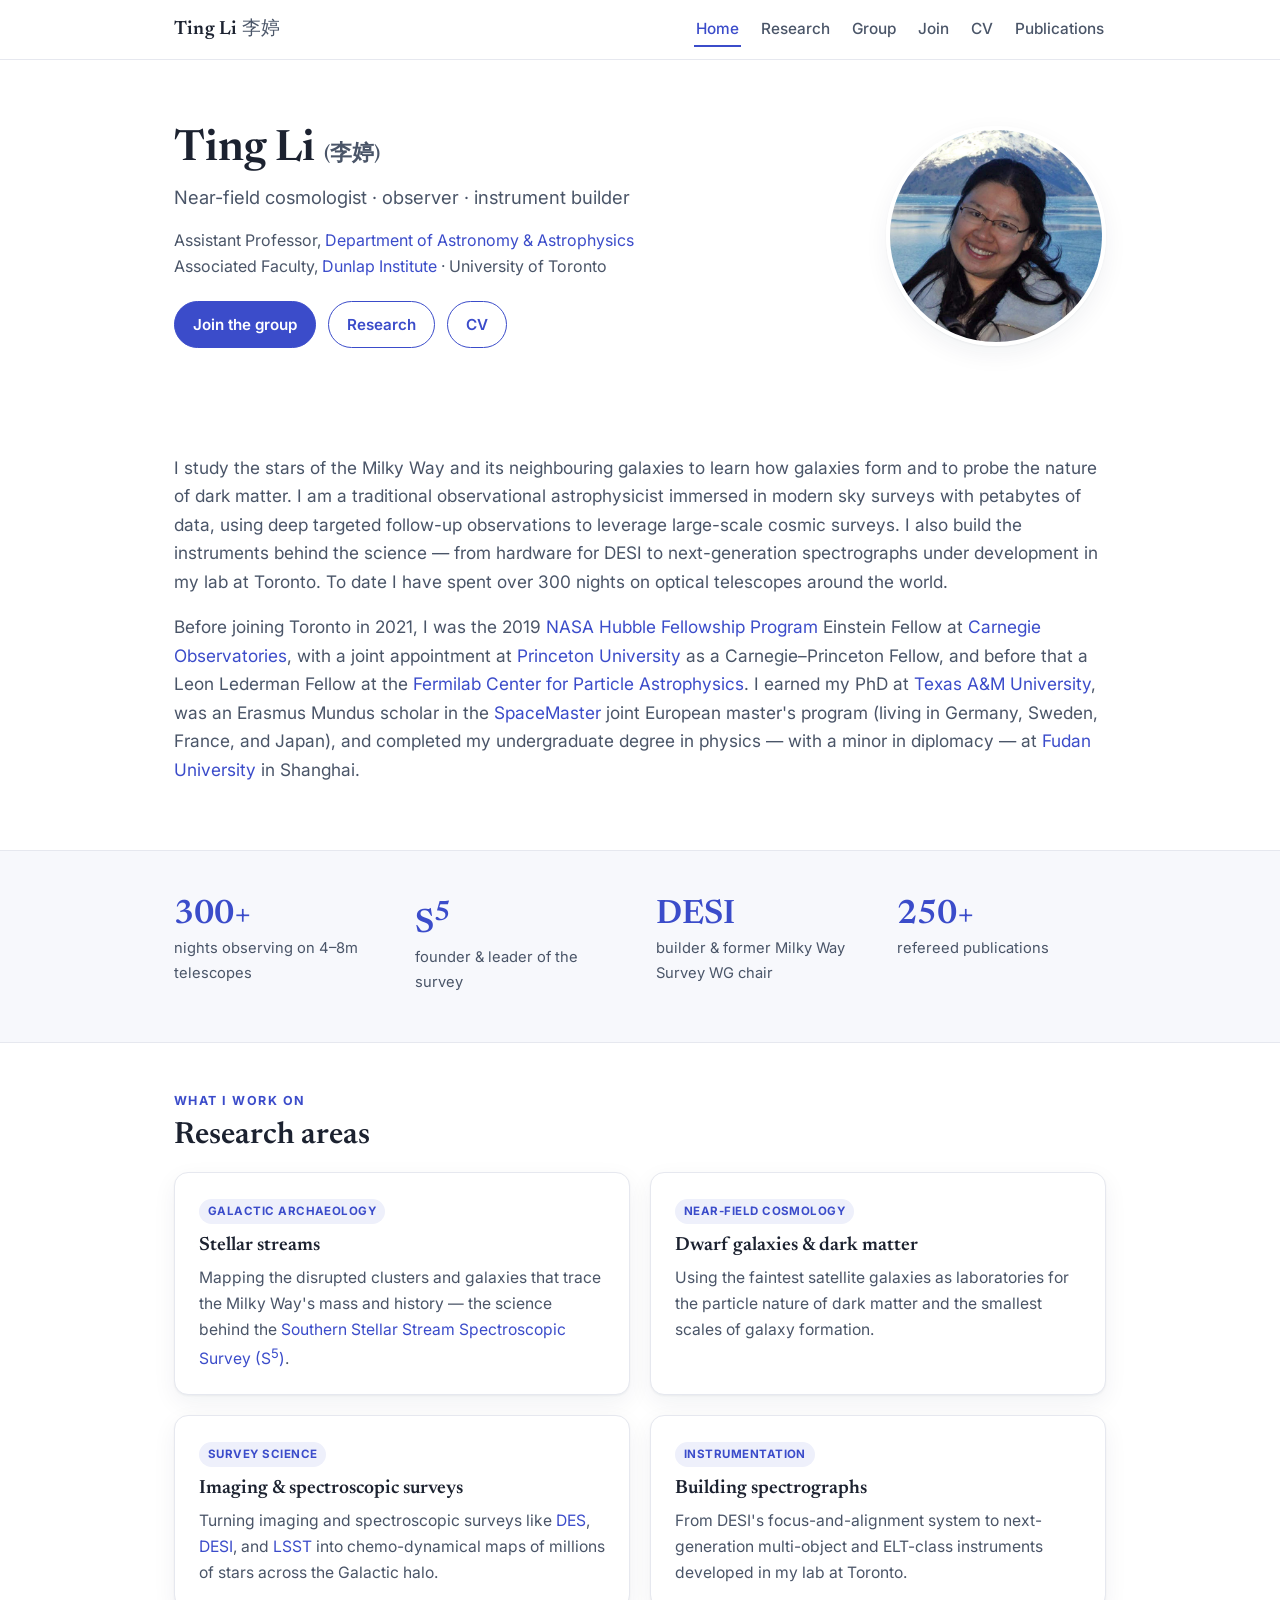
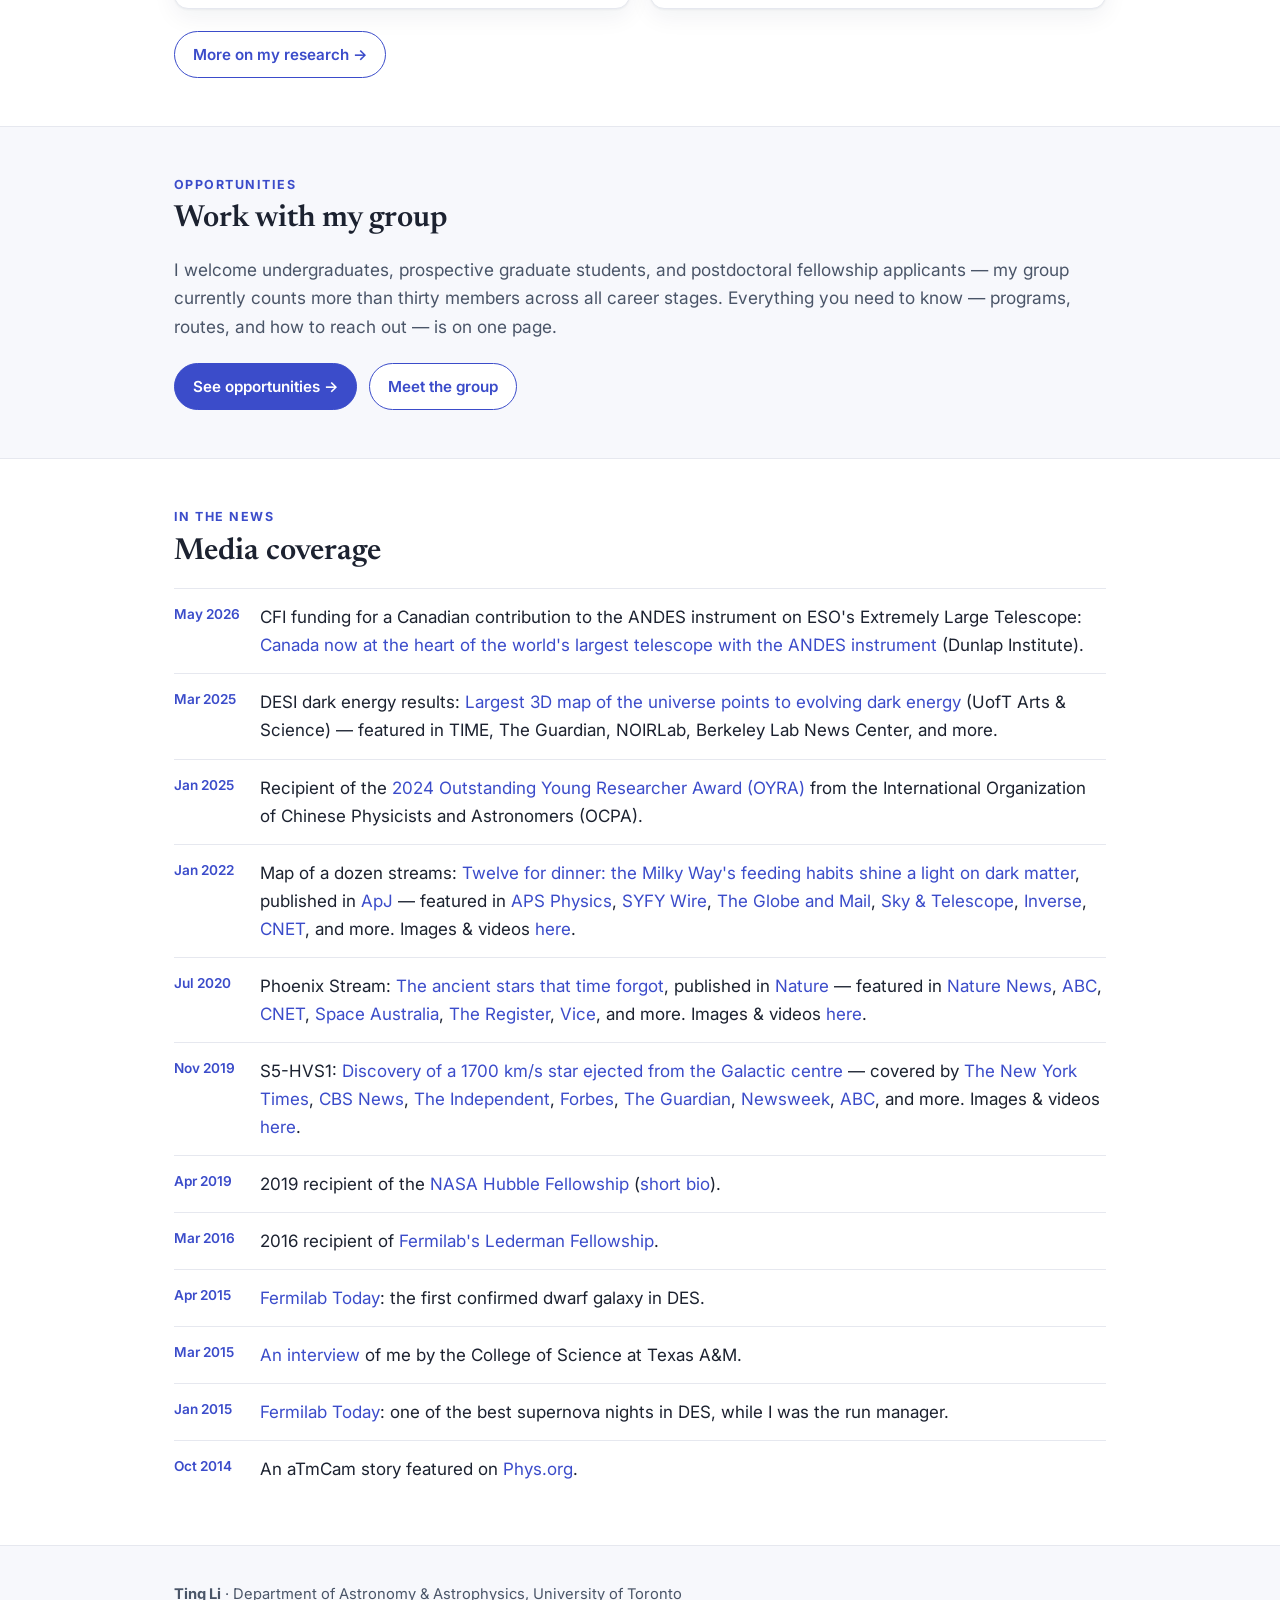
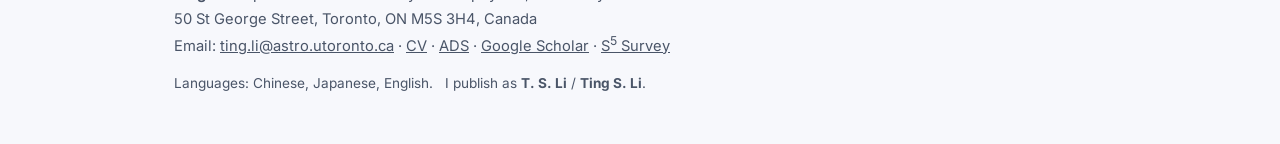
==== commit 57c3b8fa: "Date OYRA news item to Jan 2025 (announcement); award name stays 2024" ====
--- a/index.html
+++ b/index.html
@@ -157,7 +157,7 @@
           (UofT Arts &amp; Science) &mdash; featured in TIME, The Guardian, NOIRLab, Berkeley Lab News Center, and more.</div>
       </div>
       <div class="news-item">
-        <div class="news-date">2024</div>
+        <div class="news-date">Jan 2025</div>
         <div>Recipient of the <a href="https://ocpaweb.org/home/page/2024-oyra-awardee-tingli">2024
           Outstanding Young Researcher Award (OYRA)</a> from the International Organization of
           Chinese Physicists and Astronomers (OCPA).</div>
--- a/style.css
+++ b/style.css
@@ -167,6 +167,30 @@
 .proj h3 { font-size: 1.12rem; margin: 0 0 6px; }
 .proj p { margin: 0; color: var(--ink-soft); font-size: .97rem; }
 
+/* ---------- group news ticker (auto-scrolls, and scrollable by hand) ---------- */
+.ticker { position: relative; border-top: 1px solid var(--line); border-bottom: 1px solid var(--line); }
+.ticker::before, .ticker::after {
+  content: ""; position: absolute; left: 0; right: 0; height: 44px;
+  pointer-events: none; z-index: 2;
+}
+.ticker::before { top: 0;    background: linear-gradient(to bottom, var(--bg-alt), rgba(247,248,252,0)); }
+.ticker::after  { bottom: 0; background: linear-gradient(to top,    var(--bg-alt), rgba(247,248,252,0)); }
+.ticker-scroll {
+  height: 300px; overflow-y: auto; overscroll-behavior: contain;
+  scrollbar-width: thin; scrollbar-color: var(--line) transparent;
+}
+.ticker-scroll::-webkit-scrollbar { width: 8px; }
+.ticker-scroll::-webkit-scrollbar-thumb { background: var(--line); border-radius: 999px; }
+.ticker-scroll::-webkit-scrollbar-track { background: transparent; }
+@media (max-width: 640px) { .ticker-scroll { height: 260px; } }
+@media (prefers-reduced-motion: reduce) {
+  .ticker-scroll { height: auto; max-height: 340px; }
+  .ticker-track > [aria-hidden="true"] { display: none; }
+  .ticker::before, .ticker::after { display: none; }
+}
+
+.person .moving { color: var(--accent); font-size: .82rem; font-weight: 600; margin-top: 4px; }
+
 /* ---------- news ---------- */
 .news-item { padding: 14px 0; border-top: 1px solid var(--line); display:flex; gap:16px; }
 .news-item:first-child { border-top: none; }
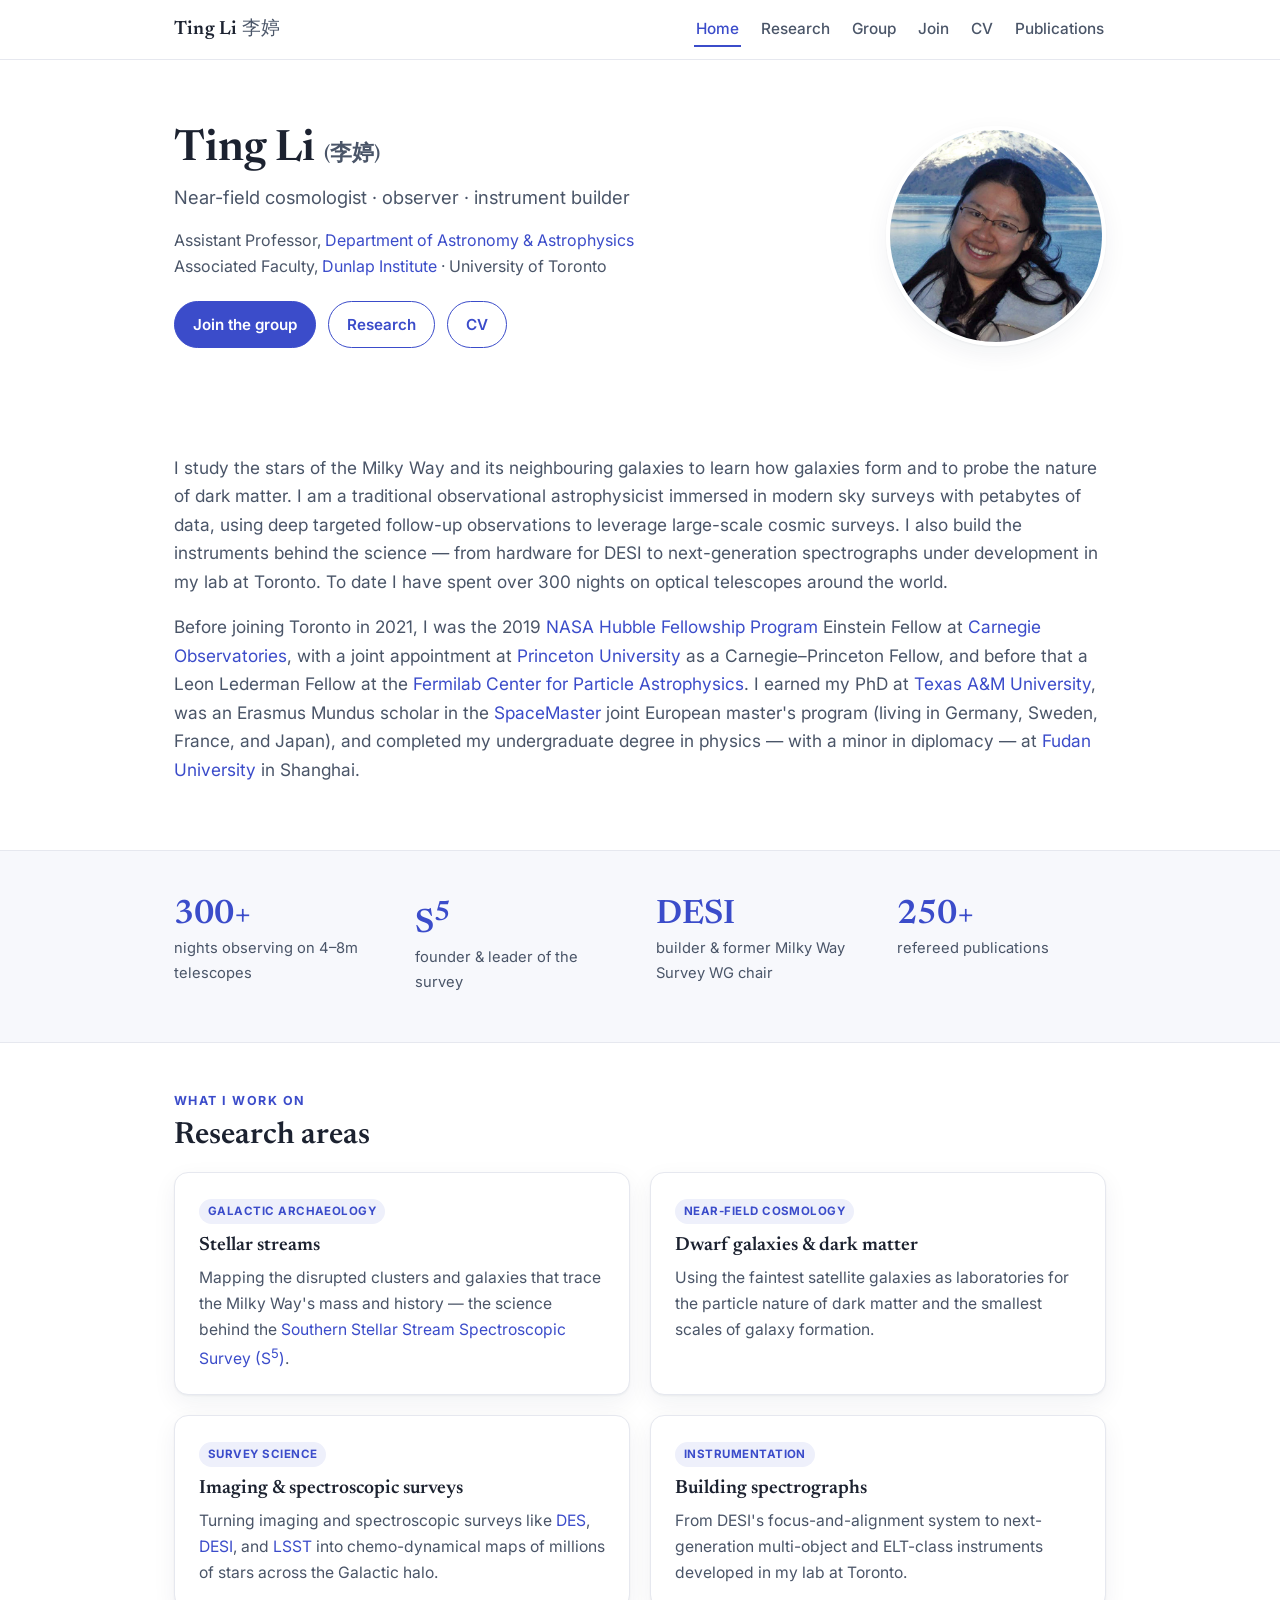
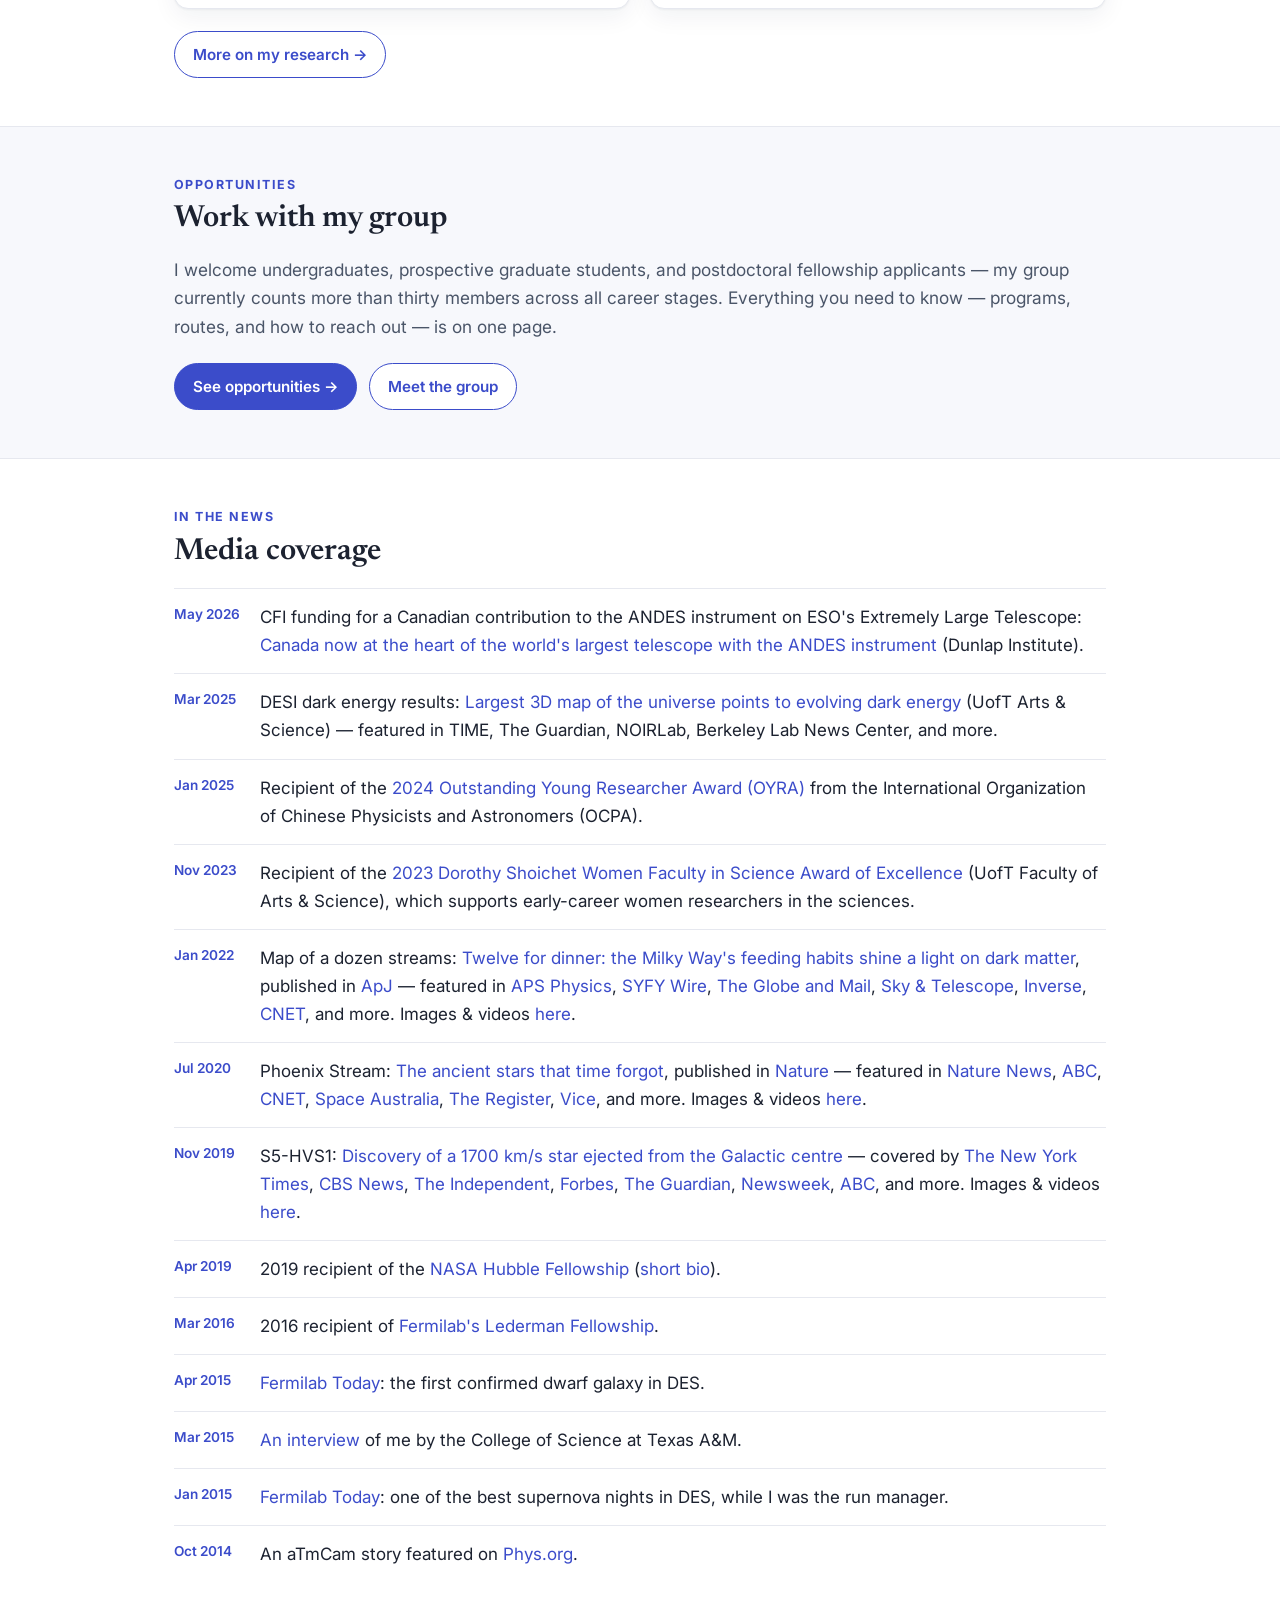
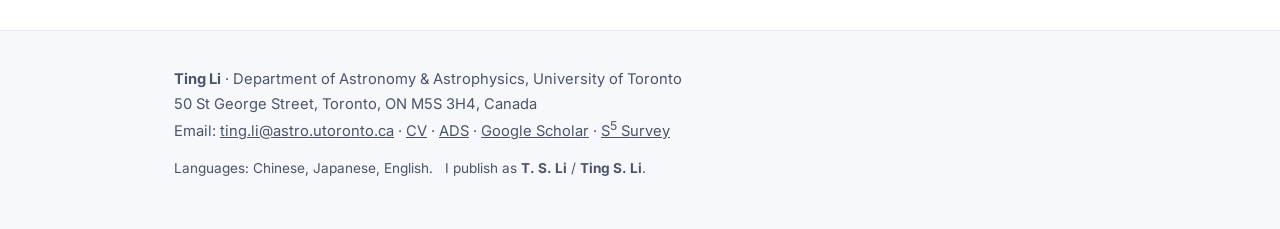
==== commit 8fe15b1f: "Add PhD admissions note to join page; add 2023 Dorothy Shoichet award to news" ====
--- a/index.html
+++ b/index.html
@@ -163,6 +163,12 @@
           Chinese Physicists and Astronomers (OCPA).</div>
       </div>
       <div class="news-item">
+        <div class="news-date">Nov 2023</div>
+        <div>Recipient of the <a href="https://www.artsci.utoronto.ca/news/two-exemplary-arts-science-researchers-awarded-2023-dorothy-shoichet-women-faculty-science">2023
+          Dorothy Shoichet Women Faculty in Science Award of Excellence</a> (UofT Faculty of Arts
+          &amp; Science), which supports early-career women researchers in the sciences.</div>
+      </div>
+      <div class="news-item">
         <div class="news-date">Jan 2022</div>
         <div>Map of a dozen streams: <a href="https://www.dunlap.utoronto.ca/dozen_stellar_stream/">Twelve for dinner: the Milky Way's feeding habits shine a light on dark matter</a>,
           published in <a href="https://ui.adsabs.harvard.edu/abs/2021arXiv211006950L/abstract">ApJ</a> &mdash; featured in
